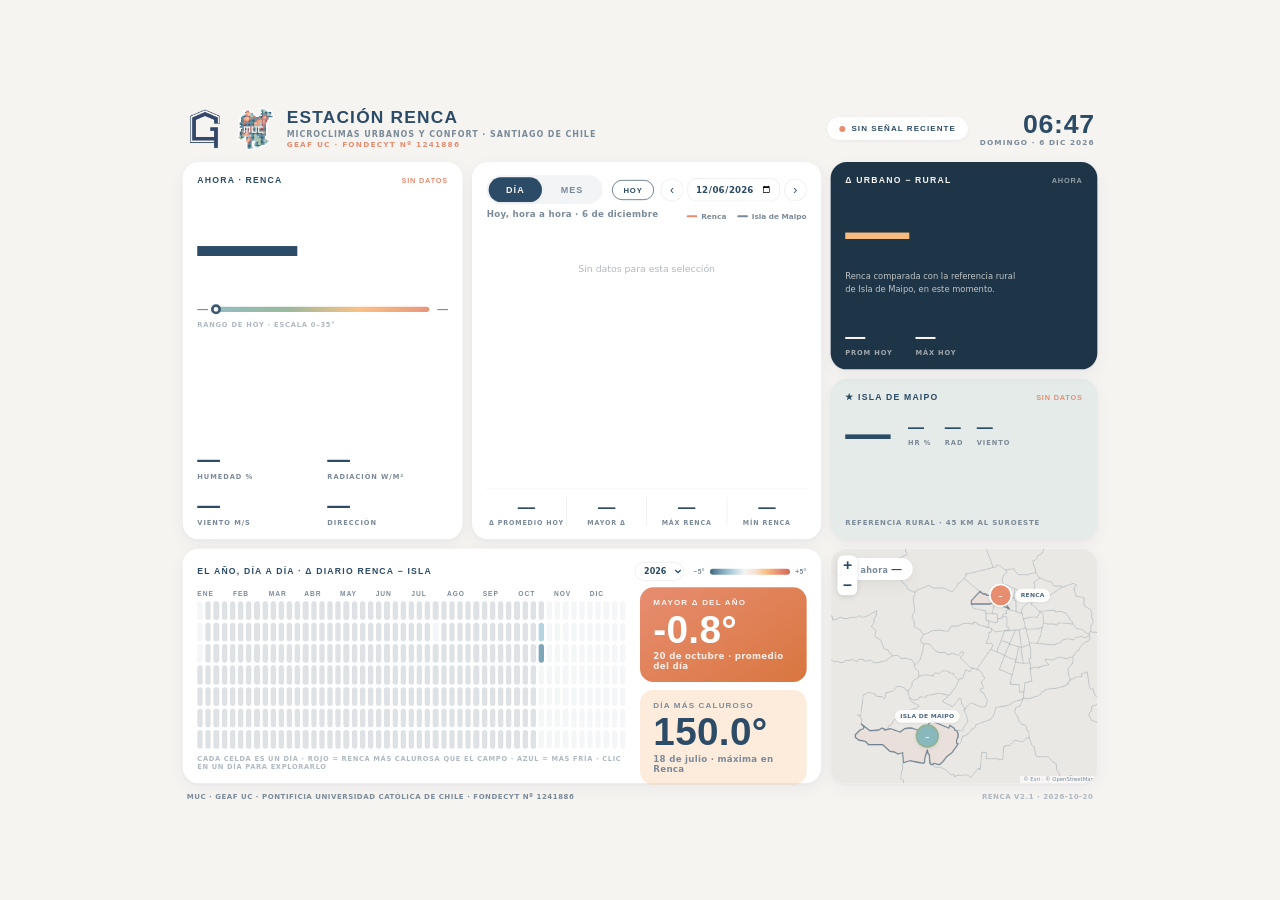
==== renca/index.html @ d1ab2aa9 "Add files via upload" ====
<!DOCTYPE html>
<html lang="es">
<head>
<meta charset="UTF-8">
<meta name="viewport" content="width=device-width, initial-scale=1">
<title>Estación Renca — MUC Microclimas Urbanos y Confort</title>
<meta name="description" content="Monitoreo en vivo e histórico de la estación meteorológica de Renca (Santiago de Chile) comparada con la referencia rural de Isla de Maipo. Proyecto MUC · GEAF UC · FONDECYT Nº 1241886.">
<meta property="og:title" content="Estación Renca · Microclimas Urbanos y Confort">
<meta property="og:description" content="Isla de calor urbana en Renca, en vivo y día a día: temperatura, humedad, radiación y viento comparados con la referencia rural de Isla de Maipo.">
<meta property="og:type" content="website">
<link rel="stylesheet" href="../libs/leaflet/leaflet.css">
<link rel="stylesheet" href="renca.css">
</head>
<body>

<div class="board-wrap">
  <div class="board" id="board">

    <!-- ======= HEADER ======= -->
    <header class="rb-header">
      <div class="brand">
        <div class="logo-geaf"></div>
        <div class="logo-muc"></div>
        <div class="brand-text">
          <h1>Estación Renca</h1>
          <p>Microclimas Urbanos y Confort · Santiago de Chile</p>
          <div class="fondecyt">GEAF UC · FONDECYT Nº 1241886</div>
        </div>
      </div>
      <div class="head-right">
        <div class="live-pill" id="livePill" data-status="ok">
          <span class="pulse"></span>
          <span id="livePillText">EN VIVO</span>
        </div>
        <div class="clock">
          <div class="time" id="clockTime">--:--</div>
          <div class="date" id="clockDate">—</div>
        </div>
      </div>
    </header>

    <!-- ======= GRID PRINCIPAL ======= -->
    <main class="rb-grid">

      <!-- A1 · Ahora -->
      <section class="card now-card">
        <div class="card-kicker"><span>Ahora · Renca</span><span class="status" id="rncStatus">—</span></div>
        <div class="now-temp"><span id="rncTemp">—</span><span class="trend" id="rncTrend"></span></div>
        <div class="now-range">
          <span class="nr-num" id="rncMin">—</span>
          <div class="nr-bar"><div class="nr-fill" id="rncRangeFill"></div><div class="nr-pin" id="rncRangePin"></div></div>
          <span class="nr-num" id="rncMax">—</span>
        </div>
        <div class="nr-caption">rango de hoy · escala 0–35°</div>
        <div class="now-metrics">
          <div class="nm"><span class="nm-v" id="rncHum">—</span><span class="nm-l">Humedad %</span></div>
          <div class="nm"><span class="nm-v" id="rncRad">—</span><span class="nm-l">Radiación W/m²</span></div>
          <div class="nm"><span class="nm-v" id="rncWind">—</span><span class="nm-l">Viento m/s</span></div>
          <div class="nm"><span class="nm-v" id="rncDir">—</span><span class="nm-l">Dirección</span></div>
        </div>
      </section>

      <!-- A2 · Panel de curvas con pestañas -->
      <section class="card chart-card">
        <div class="chart-head">
          <div class="tabs" role="tablist">
            <button class="tab active" data-tab="dia" role="tab">Día</button>
            <button class="tab" data-tab="mes" role="tab">Mes</button>
          </div>
          <div class="chart-controls">
            <div class="date-nav" id="ctlDia">
              <button class="btn-hoy" id="btnHoy">Hoy</button>
              <button class="date-arrow" id="diaPrev" aria-label="Día anterior">‹</button>
              <input type="date" id="diaInput" class="date-input">
              <button class="date-arrow" id="diaNext" aria-label="Día siguiente">›</button>
            </div>
            <select id="ctlMes" class="select" hidden></select>
          </div>
        </div>
        <div class="chart-title-row">
          <span class="ct-title" id="chartTitle">—</span>
          <span class="ct-legend">
            <span class="lg-item"><span class="lg-swatch renca"></span>Renca</span>
            <span class="lg-item"><span class="lg-swatch isla"></span>Isla de Maipo</span>
          </span>
        </div>
        <div class="chart-host" id="mainChart"></div>
        <div class="chart-stats" id="chartStats"></div>
      </section>

      <!-- A3 · Δ + referencia -->
      <div class="col-right">
        <section class="card delta-card">
          <div class="card-kicker dark"><span>Δ Urbano − Rural</span><span class="sub">ahora</span></div>
          <div class="delta-big" id="deltaNow">—</div>
          <p class="delta-sub">Renca comparada con la referencia rural de Isla de Maipo, en este momento.</p>
          <div class="delta-row">
            <div class="dr"><span class="dr-v" id="deltaAvgHoy">—</span><span class="dr-l">Prom hoy</span></div>
            <div class="dr"><span class="dr-v" id="deltaMaxHoy">—</span><span class="dr-l" id="deltaMaxHoyLbl">Máx hoy</span></div>
          </div>
        </section>
        <section class="card isla-card">
          <div class="card-kicker"><span>★ Isla de Maipo</span><span class="status" id="islStatus">—</span></div>
          <div class="isla-row">
            <div class="isla-temp" id="islTemp">—</div>
            <div class="isla-metrics">
              <div class="nm"><span class="nm-v" id="islHum">—</span><span class="nm-l">HR %</span></div>
              <div class="nm"><span class="nm-v" id="islRad">—</span><span class="nm-l">Rad</span></div>
              <div class="nm"><span class="nm-v" id="islWind">—</span><span class="nm-l">Viento</span></div>
            </div>
          </div>
          <p class="isla-note">Referencia rural · 45 km al suroeste</p>
        </section>
      </div>

      <!-- B1 · Calendario anual + récords -->
      <section class="card cal-card">
        <div class="card-kicker">
          <span>El año, día a día · Δ diario Renca − Isla</span>
          <span class="cal-head-right">
            <select id="anioSelect" class="select slim"></select>
            <span class="cal-legend"><span>−5°</span><span class="cal-legend-bar"></span><span>+5°</span></span>
          </span>
        </div>
        <div class="cal-body">
          <div class="cal-main">
            <div class="cal-months" id="calMonths"></div>
            <div class="cal-grid" id="calGrid"></div>
            <div class="cal-caption">Cada celda es un día · rojo = Renca más calurosa que el campo · azul = más fría · clic en un día para explorarlo</div>
          </div>
          <div class="cal-records">
            <div class="rec-card rec-delta">
              <div class="rec-kicker">Mayor Δ del año</div>
              <div class="rec-val" id="recDelta">—</div>
              <div class="rec-date" id="recDeltaDate">—</div>
            </div>
            <div class="rec-card rec-hot">
              <div class="rec-kicker">Día más caluroso</div>
              <div class="rec-val" id="recHot">—</div>
              <div class="rec-date" id="recHotDate">—</div>
            </div>
          </div>
        </div>
      </section>

      <!-- B3 · Mapa -->
      <section class="card map-card">
        <div id="miniMap" aria-label="Mapa de Renca e Isla de Maipo"></div>
        <div class="map-badge" id="mapBadge">Δ ahora <strong id="mapBadgeVal">—</strong></div>
      </section>

    </main>

    <!-- ======= FOOTER ======= -->
    <footer class="rb-footer">
      <span>MUC · GEAF UC · Pontificia Universidad Católica de Chile · FONDECYT Nº 1241886</span>
      <span class="version">Renca v2.1 · 2026-10-20</span>
    </footer>

  </div>
</div>

<script src="../libs/leaflet/leaflet.js"></script>
<script src="renca.js"></script>
</body>
</html>
---- libs/leaflet/leaflet.css ----
/* required styles */

.leaflet-pane,
.leaflet-tile,
.leaflet-marker-icon,
.leaflet-marker-shadow,
.leaflet-tile-container,
.leaflet-pane > svg,
.leaflet-pane > canvas,
.leaflet-zoom-box,
.leaflet-image-layer,
.leaflet-layer {
	position: absolute;
	left: 0;
	top: 0;
	}
.leaflet-container {
	overflow: hidden;
	}
.leaflet-tile,
.leaflet-marker-icon,
.leaflet-marker-shadow {
	-webkit-user-select: none;
	   -moz-user-select: none;
	        user-select: none;
	  -webkit-user-drag: none;
	}
/* Prevents IE11 from highlighting tiles in blue */
.leaflet-tile::selection {
	background: transparent;
}
/* Safari renders non-retina tile on retina better with this, but Chrome is worse */
.leaflet-safari .leaflet-tile {
	image-rendering: -webkit-optimize-contrast;
	}
/* hack that prevents hw layers "stretching" when loading new tiles */
.leaflet-safari .leaflet-tile-container {
	width: 1600px;
	height: 1600px;
	-webkit-transform-origin: 0 0;
	}
.leaflet-marker-icon,
.leaflet-marker-shadow {
	display: block;
	}
/* .leaflet-container svg: reset svg max-width decleration shipped in Joomla! (joomla.org) 3.x */
/* .leaflet-container img: map is broken in FF if you have max-width: 100% on tiles */
.leaflet-container .leaflet-overlay-pane svg {
	max-width: none !important;
	max-height: none !important;
	}
.leaflet-container .leaflet-marker-pane img,
.leaflet-container .leaflet-shadow-pane img,
.leaflet-container .leaflet-tile-pane img,
.leaflet-container img.leaflet-image-layer,
.leaflet-container .leaflet-tile {
	max-width: none !important;
	max-height: none !important;
	width: auto;
	padding: 0;
	}

.leaflet-container img.leaflet-tile {
	/* See: https://bugs.chromium.org/p/chromium/issues/detail?id=600120 */
	mix-blend-mode: plus-lighter;
}

.leaflet-container.leaflet-touch-zoom {
	-ms-touch-action: pan-x pan-y;
	touch-action: pan-x pan-y;
	}
.leaflet-container.leaflet-touch-drag {
	-ms-touch-action: pinch-zoom;
	/* Fallback for FF which doesn't support pinch-zoom */
	touch-action: none;
	touch-action: pinch-zoom;
}
.leaflet-container.leaflet-touch-drag.leaflet-touch-zoom {
	-ms-touch-action: none;
	touch-action: none;
}
.leaflet-container {
	-webkit-tap-highlight-color: transparent;
}
.leaflet-container a {
	-webkit-tap-highlight-color: rgba(51, 181, 229, 0.4);
}
.leaflet-tile {
	filter: inherit;
	visibility: hidden;
	}
.leaflet-tile-loaded {
	visibility: inherit;
	}
.leaflet-zoom-box {
	width: 0;
	height: 0;
	-moz-box-sizing: border-box;
	     box-sizing: border-box;
	z-index: 800;
	}
/* workaround for https://bugzilla.mozilla.org/show_bug.cgi?id=888319 */
.leaflet-overlay-pane svg {
	-moz-user-select: none;
	}

.leaflet-pane         { z-index: 400; }

.leaflet-tile-pane    { z-index: 200; }
.leaflet-overlay-pane { z-index: 400; }
.leaflet-shadow-pane  { z-index: 500; }
.leaflet-marker-pane  { z-index: 600; }
.leaflet-tooltip-pane   { z-index: 650; }
.leaflet-popup-pane   { z-index: 700; }

.leaflet-map-pane canvas { z-index: 100; }
.leaflet-map-pane svg    { z-index: 200; }

.leaflet-vml-shape {
	width: 1px;
	height: 1px;
	}
.lvml {
	behavior: url(#default#VML);
	display: inline-block;
	position: absolute;
	}


/* control positioning */

.leaflet-control {
	position: relative;
	z-index: 800;
	pointer-events: visiblePainted; /* IE 9-10 doesn't have auto */
	pointer-events: auto;
	}
.leaflet-top,
.leaflet-bottom {
	position: absolute;
	z-index: 1000;
	pointer-events: none;
	}
.leaflet-top {
	top: 0;
	}
.leaflet-right {
	right: 0;
	}
.leaflet-bottom {
	bottom: 0;
	}
.leaflet-left {
	left: 0;
	}
.leaflet-control {
	float: left;
	clear: both;
	}
.leaflet-right .leaflet-control {
	float: right;
	}
.leaflet-top .leaflet-control {
	margin-top: 10px;
	}
.leaflet-bottom .leaflet-control {
	margin-bottom: 10px;
	}
.leaflet-left .leaflet-control {
	margin-left: 10px;
	}
.leaflet-right .leaflet-control {
	margin-right: 10px;
	}


/* zoom and fade animations */

.leaflet-fade-anim .leaflet-popup {
	opacity: 0;
	-webkit-transition: opacity 0.2s linear;
	   -moz-transition: opacity 0.2s linear;
	        transition: opacity 0.2s linear;
	}
.leaflet-fade-anim .leaflet-map-pane .leaflet-popup {
	opacity: 1;
	}
.leaflet-zoom-animated {
	-webkit-transform-origin: 0 0;
	    -ms-transform-origin: 0 0;
	        transform-origin: 0 0;
	}
svg.leaflet-zoom-animated {
	will-change: transform;
}

.leaflet-zoom-anim .leaflet-zoom-animated {
	-webkit-transition: -webkit-transform 0.25s cubic-bezier(0,0,0.25,1);
	   -moz-transition:    -moz-transform 0.25s cubic-bezier(0,0,0.25,1);
	        transition:         transform 0.25s cubic-bezier(0,0,0.25,1);
	}
.leaflet-zoom-anim .leaflet-tile,
.leaflet-pan-anim .leaflet-tile {
	-webkit-transition: none;
	   -moz-transition: none;
	        transition: none;
	}

.leaflet-zoom-anim .leaflet-zoom-hide {
	visibility: hidden;
	}


/* cursors */

.leaflet-interactive {
	cursor: pointer;
	}
.leaflet-grab {
	cursor: -webkit-grab;
	cursor:    -moz-grab;
	cursor:         grab;
	}
.leaflet-crosshair,
.leaflet-crosshair .leaflet-interactive {
	cursor: crosshair;
	}
.leaflet-popup-pane,
.leaflet-control {
	cursor: auto;
	}
.leaflet-dragging .leaflet-grab,
.leaflet-dragging .leaflet-grab .leaflet-interactive,
.leaflet-dragging .leaflet-marker-draggable {
	cursor: move;
	cursor: -webkit-grabbing;
	cursor:    -moz-grabbing;
	cursor:         grabbing;
	}

/* marker & overlays interactivity */
.leaflet-marker-icon,
.leaflet-marker-shadow,
.leaflet-image-layer,
.leaflet-pane > svg path,
.leaflet-tile-container {
	pointer-events: none;
	}

.leaflet-marker-icon.leaflet-interactive,
.leaflet-image-layer.leaflet-interactive,
.leaflet-pane > svg path.leaflet-interactive,
svg.leaflet-image-layer.leaflet-interactive path {
	pointer-events: visiblePainted; /* IE 9-10 doesn't have auto */
	pointer-events: auto;
	}

/* visual tweaks */

.leaflet-container {
	background: #ddd;
	outline-offset: 1px;
	}
.leaflet-container a {
	color: #0078A8;
	}
.leaflet-zoom-box {
	border: 2px dotted #38f;
	background: rgba(255,255,255,0.5);
	}


/* general typography */
.leaflet-container {
	font-family: "Helvetica Neue", Arial, Helvetica, sans-serif;
	font-size: 12px;
	font-size: 0.75rem;
	line-height: 1.5;
	}


/* general toolbar styles */

.leaflet-bar {
	box-shadow: 0 1px 5px rgba(0,0,0,0.65);
	border-radius: 4px;
	}
.leaflet-bar a {
	background-color: #fff;
	border-bottom: 1px solid #ccc;
	width: 26px;
	height: 26px;
	line-height: 26px;
	display: block;
	text-align: center;
	text-decoration: none;
	color: black;
	}
.leaflet-bar a,
.leaflet-control-layers-toggle {
	background-position: 50% 50%;
	background-repeat: no-repeat;
	display: block;
	}
.leaflet-bar a:hover,
.leaflet-bar a:focus {
	background-color: #f4f4f4;
	}
.leaflet-bar a:first-child {
	border-top-left-radius: 4px;
	border-top-right-radius: 4px;
	}
.leaflet-bar a:last-child {
	border-bottom-left-radius: 4px;
	border-bottom-right-radius: 4px;
	border-bottom: none;
	}
.leaflet-bar a.leaflet-disabled {
	cursor: default;
	background-color: #f4f4f4;
	color: #bbb;
	}

.leaflet-touch .leaflet-bar a {
	width: 30px;
	height: 30px;
	line-height: 30px;
	}
.leaflet-touch .leaflet-bar a:first-child {
	border-top-left-radius: 2px;
	border-top-right-radius: 2px;
	}
.leaflet-touch .leaflet-bar a:last-child {
	border-bottom-left-radius: 2px;
	border-bottom-right-radius: 2px;
	}

/* zoom control */

.leaflet-control-zoom-in,
.leaflet-control-zoom-out {
	font: bold 18px 'Lucida Console', Monaco, monospace;
	text-indent: 1px;
	}

.leaflet-touch .leaflet-control-zoom-in, .leaflet-touch .leaflet-control-zoom-out  {
	font-size: 22px;
	}


/* layers control */

.leaflet-control-layers {
	box-shadow: 0 1px 5px rgba(0,0,0,0.4);
	background: #fff;
	border-radius: 5px;
	}
.leaflet-control-layers-toggle {
	background-image: url(images/layers.png);
	width: 36px;
	height: 36px;
	}
.leaflet-retina .leaflet-control-layers-toggle {
	background-image: url(images/layers-2x.png);
	background-size: 26px 26px;
	}
.leaflet-touch .leaflet-control-layers-toggle {
	width: 44px;
	height: 44px;
	}
.leaflet-control-layers .leaflet-control-layers-list,
.leaflet-control-layers-expanded .leaflet-control-layers-toggle {
	display: none;
	}
.leaflet-control-layers-expanded .leaflet-control-layers-list {
	display: block;
	position: relative;
	}
.leaflet-control-layers-expanded {
	padding: 6px 10px 6px 6px;
	color: #333;
	background: #fff;
	}
.leaflet-control-layers-scrollbar {
	overflow-y: scroll;
	overflow-x: hidden;
	padding-right: 5px;
	}
.leaflet-control-layers-selector {
	margin-top: 2px;
	position: relative;
	top: 1px;
	}
.leaflet-control-layers label {
	display: block;
	font-size: 13px;
	font-size: 1.08333em;
	}
.leaflet-control-layers-separator {
	height: 0;
	border-top: 1px solid #ddd;
	margin: 5px -10px 5px -6px;
	}

/* Default icon URLs */
.leaflet-default-icon-path { /* used only in path-guessing heuristic, see L.Icon.Default */
	background-image: url(images/marker-icon.png);
	}


/* attribution and scale controls */

.leaflet-container .leaflet-control-attribution {
	background: #fff;
	background: rgba(255, 255, 255, 0.8);
	margin: 0;
	}
.leaflet-control-attribution,
.leaflet-control-scale-line {
	padding: 0 5px;
	color: #333;
	line-height: 1.4;
	}
.leaflet-control-attribution a {
	text-decoration: none;
	}
.leaflet-control-attribution a:hover,
.leaflet-control-attribution a:focus {
	text-decoration: underline;
	}
.leaflet-attribution-flag {
	display: inline !important;
	vertical-align: baseline !important;
	width: 1em;
	height: 0.6669em;
	}
.leaflet-left .leaflet-control-scale {
	margin-left: 5px;
	}
.leaflet-bottom .leaflet-control-scale {
	margin-bottom: 5px;
	}
.leaflet-control-scale-line {
	border: 2px solid #777;
	border-top: none;
	line-height: 1.1;
	padding: 2px 5px 1px;
	white-space: nowrap;
	-moz-box-sizing: border-box;
	     box-sizing: border-box;
	background: rgba(255, 255, 255, 0.8);
	text-shadow: 1px 1px #fff;
	}
.leaflet-control-scale-line:not(:first-child) {
	border-top: 2px solid #777;
	border-bottom: none;
	margin-top: -2px;
	}
.leaflet-control-scale-line:not(:first-child):not(:last-child) {
	border-bottom: 2px solid #777;
	}

.leaflet-touch .leaflet-control-attribution,
.leaflet-touch .leaflet-control-layers,
.leaflet-touch .leaflet-bar {
	box-shadow: none;
	}
.leaflet-touch .leaflet-control-layers,
.leaflet-touch .leaflet-bar {
	border: 2px solid rgba(0,0,0,0.2);
	background-clip: padding-box;
	}


/* popup */

.leaflet-popup {
	position: absolute;
	text-align: center;
	margin-bottom: 20px;
	}
.leaflet-popup-content-wrapper {
	padding: 1px;
	text-align: left;
	border-radius: 12px;
	}
.leaflet-popup-content {
	margin: 13px 24px 13px 20px;
	line-height: 1.3;
	font-size: 13px;
	font-size: 1.08333em;
	min-height: 1px;
	}
.leaflet-popup-content p {
	margin: 17px 0;
	margin: 1.3em 0;
	}
.leaflet-popup-tip-container {
	width: 40px;
	height: 20px;
	position: absolute;
	left: 50%;
	margin-top: -1px;
	margin-left: -20px;
	overflow: hidden;
	pointer-events: none;
	}
.leaflet-popup-tip {
	width: 17px;
	height: 17px;
	padding: 1px;

	margin: -10px auto 0;
	pointer-events: auto;

	-webkit-transform: rotate(45deg);
	   -moz-transform: rotate(45deg);
	    -ms-transform: rotate(45deg);
	        transform: rotate(45deg);
	}
.leaflet-popup-content-wrapper,
.leaflet-popup-tip {
	background: white;
	color: #333;
	box-shadow: 0 3px 14px rgba(0,0,0,0.4);
	}
.leaflet-container a.leaflet-popup-close-button {
	position: absolute;
	top: 0;
	right: 0;
	border: none;
	text-align: center;
	width: 24px;
	height: 24px;
	font: 16px/24px Tahoma, Verdana, sans-serif;
	color: #757575;
	text-decoration: none;
	background: transparent;
	}
.leaflet-container a.leaflet-popup-close-button:hover,
.leaflet-container a.leaflet-popup-close-button:focus {
	color: #585858;
	}
.leaflet-popup-scrolled {
	overflow: auto;
	}

.leaflet-oldie .leaflet-popup-content-wrapper {
	-ms-zoom: 1;
	}
.leaflet-oldie .leaflet-popup-tip {
	width: 24px;
	margin: 0 auto;

	-ms-filter: "progid:DXImageTransform.Microsoft.Matrix(M11=0.70710678, M12=0.70710678, M21=-0.70710678, M22=0.70710678)";
	filter: progid:DXImageTransform.Microsoft.Matrix(M11=0.70710678, M12=0.70710678, M21=-0.70710678, M22=0.70710678);
	}

.leaflet-oldie .leaflet-control-zoom,
.leaflet-oldie .leaflet-control-layers,
.leaflet-oldie .leaflet-popup-content-wrapper,
.leaflet-oldie .leaflet-popup-tip {
	border: 1px solid #999;
	}


/* div icon */

.leaflet-div-icon {
	background: #fff;
	border: 1px solid #666;
	}


/* Tooltip */
/* Base styles for the element that has a tooltip */
.leaflet-tooltip {
	position: absolute;
	padding: 6px;
	background-color: #fff;
	border: 1px solid #fff;
	border-radius: 3px;
	color: #222;
	white-space: nowrap;
	-webkit-user-select: none;
	-moz-user-select: none;
	-ms-user-select: none;
	user-select: none;
	pointer-events: none;
	box-shadow: 0 1px 3px rgba(0,0,0,0.4);
	}
.leaflet-tooltip.leaflet-interactive {
	cursor: pointer;
	pointer-events: auto;
	}
.leaflet-tooltip-top:before,
.leaflet-tooltip-bottom:before,
.leaflet-tooltip-left:before,
.leaflet-tooltip-right:before {
	position: absolute;
	pointer-events: none;
	border: 6px solid transparent;
	background: transparent;
	content: "";
	}

/* Directions */

.leaflet-tooltip-bottom {
	margin-top: 6px;
}
.leaflet-tooltip-top {
	margin-top: -6px;
}
.leaflet-tooltip-bottom:before,
.leaflet-tooltip-top:before {
	left: 50%;
	margin-left: -6px;
	}
.leaflet-tooltip-top:before {
	bottom: 0;
	margin-bottom: -12px;
	border-top-color: #fff;
	}
.leaflet-tooltip-bottom:before {
	top: 0;
	margin-top: -12px;
	margin-left: -6px;
	border-bottom-color: #fff;
	}
.leaflet-tooltip-left {
	margin-left: -6px;
}
.leaflet-tooltip-right {
	margin-left: 6px;
}
.leaflet-tooltip-left:before,
.leaflet-tooltip-right:before {
	top: 50%;
	margin-top: -6px;
	}
.leaflet-tooltip-left:before {
	right: 0;
	margin-right: -12px;
	border-left-color: #fff;
	}
.leaflet-tooltip-right:before {
	left: 0;
	margin-left: -12px;
	border-right-color: #fff;
	}

/* Printing */

@media print {
	/* Prevent printers from removing background-images of controls. */
	.leaflet-control {
		-webkit-print-color-adjust: exact;
		print-color-adjust: exact;
		}
	}
---- renca/renca.css ----
/* ============================================================
   MUC — Estación Renca · dashboard de una pantalla (v2)
   Layout fijo 1920×1080 escalado (≥1200px); reflow con scroll
   solo bajo 1200px. Paleta y tipografías aprobadas del proyecto.
   ============================================================ */

:root {
  --navy: #2C4B66;
  --navy-deep: #1E3548;
  --teal: #89B8BC;
  --teal-pale: #C5DDE0;
  --sage: #92B294;
  --peach: #F8BC7E;
  --coral: #E78D70;
  --offwhite: #F6F4F1;
  --card: #FFFFFF;
  --text-mute: #7B8A99;
  --text-light: #B0B9C2;
  --line: rgba(44,75,102,0.10);
  --shadow-sm: 0 1px 2px rgba(44,75,102,0.04), 0 2px 8px rgba(44,75,102,0.04);
  --shadow-md: 0 2px 4px rgba(44,75,102,0.04), 0 8px 24px rgba(44,75,102,0.06);
  --radius-sm: 14px;
  --radius-md: 20px;
  --radius-lg: 24px;
  --radius-pill: 999px;
  --font-head: 'Helvetica Neue', 'Arial Narrow', Helvetica, sans-serif;
  --font-body: 'Century Gothic', 'Futura', 'Avenir', system-ui, sans-serif;
}

* { box-sizing: border-box; margin: 0; padding: 0; }
[hidden] { display: none !important; }

html, body {
  background: var(--offwhite);
  font-family: var(--font-body);
  color: var(--navy);
  -webkit-font-smoothing: antialiased;
  width: 100%; height: 100%;
  overflow: hidden;
}
.board-wrap {
  width: 100vw; height: 100vh;
  display: flex; align-items: center; justify-content: center;
  overflow: hidden;
}
.board {
  width: 1920px; height: 1080px;
  transform-origin: center center;
  background: var(--offwhite);
  padding: 22px 26px 14px;
  display: grid;
  grid-template-rows: auto 1fr auto;
  gap: 14px;
}

/* ---------- Header ---------- */
.rb-header { display: flex; align-items: center; justify-content: space-between; padding: 0 4px; }
.brand { display: flex; align-items: center; gap: 16px; }
.logo-geaf {
  width: 58px; height: 58px;
  background: url('../Logos e imagenes/GEAF%20LOGO%20copy.png') center / contain no-repeat;
  filter: brightness(0) saturate(100%) invert(24%) sepia(28%) saturate(900%) hue-rotate(178deg) brightness(95%) contrast(89%);
  flex-shrink: 0;
}
.logo-muc {
  width: 62px; height: 72px;
  background: url('../Logos e imagenes/Logo_MUC.svg') center / contain no-repeat;
  flex-shrink: 0;
}
.brand-text h1 {
  font-family: var(--font-head);
  font-weight: 700; font-size: 26px;
  letter-spacing: 1.8px; text-transform: uppercase; line-height: 1.05;
}
.brand-text p {
  font-size: 12px; color: var(--text-mute); letter-spacing: 1.4px;
  text-transform: uppercase; margin-top: 4px; font-weight: 600;
}
.brand-text .fondecyt {
  font-size: 11px; color: var(--coral); letter-spacing: 1.8px;
  text-transform: uppercase; margin-top: 3px; font-weight: 700;
}
.head-right { display: flex; align-items: center; gap: 18px; }
.live-pill {
  display: flex; align-items: center; gap: 9px;
  background: var(--card);
  border-radius: var(--radius-pill);
  padding: 10px 18px;
  box-shadow: var(--shadow-sm);
  font-family: var(--font-head);
  font-size: 12px; font-weight: 700; letter-spacing: 1.6px; text-transform: uppercase;
}
.live-pill .pulse {
  width: 9px; height: 9px; border-radius: 50%;
  background: var(--sage);
  animation: pulse 2.4s ease-out infinite;
}
.live-pill[data-status="warn"] .pulse { background: var(--coral); animation: none; }
@keyframes pulse {
  0% { box-shadow: 0 0 0 0 rgba(146,178,148,0.5); }
  70% { box-shadow: 0 0 0 8px rgba(146,178,148,0); }
  100% { box-shadow: 0 0 0 0 rgba(146,178,148,0); }
}
.clock { text-align: right; }
.clock .time {
  font-family: var(--font-head);
  font-size: 40px; font-weight: 700; letter-spacing: 1px; line-height: 1;
  font-variant-numeric: tabular-nums;
}
.clock .date {
  font-size: 11px; color: var(--text-mute); letter-spacing: 1.6px;
  text-transform: uppercase; font-weight: 700; margin-top: 3px;
}

/* ---------- Grid ---------- */
.rb-grid {
  display: grid;
  grid-template-columns: 420px 1fr 400px;
  grid-template-rows: 1fr 352px;
  gap: 14px;
  min-height: 0;
}
.card {
  background: var(--card);
  border-radius: var(--radius-lg);
  box-shadow: var(--shadow-md);
  padding: 20px 22px;
  min-height: 0;
  display: flex; flex-direction: column;
}
.card-kicker {
  display: flex; align-items: baseline; justify-content: space-between; gap: 10px;
  font-family: var(--font-head);
  font-size: 13px; font-weight: 700; letter-spacing: 1.8px; text-transform: uppercase;
  margin-bottom: 10px;
}
.card-kicker .status { font-size: 11px; letter-spacing: 1.2px; color: var(--sage); }
.card-kicker .status.stale { color: var(--coral); }

/* ---------- A1 · Ahora ---------- */
.now-card { grid-column: 1; grid-row: 1; }
.now-temp {
  font-family: var(--font-head);
  font-size: 150px; font-weight: 700; line-height: 0.95;
  letter-spacing: 2px; font-variant-numeric: tabular-nums;
  display: flex; align-items: baseline; gap: 14px;
  margin: 6px 0 18px;
}
.now-temp .trend { font-size: 22px; font-weight: 700; color: var(--text-mute); letter-spacing: 0; }
.now-temp .trend.up { color: var(--coral); }
.now-temp .trend.down { color: var(--teal); }
.now-range {
  display: flex; align-items: center; gap: 12px;
  font-variant-numeric: tabular-nums;
}
.nr-num { font-family: var(--font-head); font-size: 16px; font-weight: 700; color: var(--text-mute); }
.nr-bar {
  position: relative; flex: 1; height: 8px; border-radius: 4px;
  background: linear-gradient(90deg, #89B8BC, #92B294, #F8BC7E, #E78D70);
  opacity: 0.92;
}
.nr-fill { position: absolute; top: -3px; bottom: -3px; border-radius: 7px; border: 2.5px solid rgba(44,75,102,0.4); }
.nr-pin {
  position: absolute; top: 50%; width: 15px; height: 15px; border-radius: 50%;
  background: #fff; border: 4px solid var(--navy);
  transform: translate(-50%, -50%);
}
.nr-caption {
  font-size: 10px; color: var(--text-light); letter-spacing: 1.2px; text-transform: uppercase;
  font-weight: 700; margin-top: 8px;
}
.now-metrics {
  margin-top: auto;
  display: grid; grid-template-columns: 1fr 1fr; gap: 18px 14px;
  padding-top: 18px;
}
.nm { display: flex; flex-direction: column; }
.nm-v {
  font-family: var(--font-head);
  font-size: 34px; font-weight: 700; font-variant-numeric: tabular-nums; line-height: 1.1;
}
.nm-l {
  font-size: 10px; font-weight: 700; letter-spacing: 1.4px; text-transform: uppercase;
  color: var(--text-mute); margin-top: 2px;
}

/* ---------- A2 · Panel de curvas ---------- */
.chart-card { grid-column: 2; grid-row: 1; }
.chart-head { display: flex; align-items: center; justify-content: space-between; gap: 14px; margin-bottom: 8px; }
.tabs {
  display: flex; gap: 2px;
  background: rgba(44,75,102,0.06);
  border-radius: var(--radius-pill);
  padding: 3px;
}
.tab {
  font-family: var(--font-head);
  font-size: 13.5px; font-weight: 700; letter-spacing: 1.6px; text-transform: uppercase;
  color: var(--text-mute);
  background: none; border: none; cursor: pointer;
  padding: 11px 26px; border-radius: var(--radius-pill);
  transition: color 0.15s ease, background 0.15s ease;
}
.tab:hover { color: var(--navy); }
.tab.active { background: var(--navy); color: var(--offwhite); box-shadow: var(--shadow-sm); }
.btn-hoy {
  font-family: var(--font-head);
  font-size: 11.5px; font-weight: 700; letter-spacing: 1.3px; text-transform: uppercase;
  color: var(--navy);
  background: var(--card);
  border: 1.5px solid var(--navy);
  border-radius: var(--radius-pill);
  padding: 8px 16px; cursor: pointer;
  margin-right: 4px;
  transition: background 0.15s ease, color 0.15s ease;
}
.btn-hoy:hover { background: var(--navy); color: var(--offwhite); }
.chart-controls { display: flex; align-items: center; gap: 8px; }
.date-nav { display: flex; align-items: center; gap: 6px; }
.date-arrow {
  width: 34px; height: 34px;
  border: 1px solid var(--line); border-radius: var(--radius-pill);
  background: var(--card); color: var(--navy);
  font-size: 18px; line-height: 1; cursor: pointer;
  transition: border-color 0.15s ease;
}
.date-arrow:hover { border-color: var(--teal); }
.select, .date-input {
  font-family: var(--font-body);
  font-size: 13px; font-weight: 600; color: var(--navy);
  background: var(--card);
  border: 1px solid var(--line);
  border-radius: var(--radius-sm);
  padding: 8px 11px;
}
.select { cursor: pointer; }
.select.slim { padding: 5px 9px; font-size: 12px; }
.select:focus, .date-input:focus { outline: 2px solid var(--teal); outline-offset: 1px; }
.chart-title-row {
  display: flex; align-items: baseline; justify-content: space-between; gap: 12px;
  margin-bottom: 4px;
}
.ct-title { font-size: 13px; font-weight: 700; color: var(--text-mute); letter-spacing: 0.4px; }
.ct-legend { display: flex; gap: 16px; font-size: 11px; font-weight: 700; color: var(--text-mute); }
.lg-item { display: inline-flex; align-items: center; gap: 6px; }
.lg-swatch { width: 16px; height: 3.5px; border-radius: 2px; display: inline-block; }
.lg-swatch.renca { background: var(--coral); }
.lg-swatch.isla { background: #7B8A99; }
.chart-host { position: relative; flex: 1; min-height: 0; }
.chart-host svg { display: block; width: 100%; height: 100%; }
.chart-stats {
  display: flex;
  padding-top: 12px; border-top: 1px solid var(--line); margin-top: 8px;
}
.cs { display: flex; flex-direction: column; flex: 1; align-items: center; text-align: center; }
.cs + .cs { border-left: 1px solid var(--line); }
.cs-v { font-family: var(--font-head); font-size: 26px; font-weight: 700; font-variant-numeric: tabular-nums; }
.cs-v.pos { color: var(--coral); }
.cs-v.neg { color: var(--teal); }
.cs-l { font-size: 9.5px; font-weight: 700; letter-spacing: 1.3px; text-transform: uppercase; color: var(--text-mute); margin-top: 1px; }

.chart-tip {
  position: absolute; pointer-events: none;
  background: var(--navy-deep); color: #fff;
  border-radius: 10px; padding: 8px 11px;
  font-size: 11.5px; line-height: 1.55;
  box-shadow: var(--shadow-md);
  white-space: nowrap; z-index: 5;
  transform: translate(-50%, calc(-100% - 10px));
}
.chart-tip .tt-hour { font-family: var(--font-head); font-weight: 700; letter-spacing: 1px; display: block; margin-bottom: 2px; }
.chart-tip .tt-row { display: flex; align-items: center; gap: 6px; }
.chart-tip .tt-dot { width: 7px; height: 7px; border-radius: 50%; flex-shrink: 0; }
.chart-tip .tt-val { font-weight: 700; font-variant-numeric: tabular-nums; margin-left: auto; padding-left: 10px; }

/* ---------- A3 · Δ + Isla ---------- */
.col-right { grid-column: 3; grid-row: 1; display: flex; flex-direction: column; gap: 14px; min-height: 0; }
.delta-card {
  flex: 1.35;
  background: var(--navy-deep);
  color: var(--offwhite);
}
.card-kicker.dark { color: var(--offwhite); }
.card-kicker.dark .sub { font-size: 11px; color: rgba(246,244,241,0.55); letter-spacing: 1.2px; }
.delta-big {
  font-family: var(--font-head);
  font-size: 96px; font-weight: 700; line-height: 1; letter-spacing: 1px;
  font-variant-numeric: tabular-nums;
  color: var(--peach);
  margin: 10px 0 12px;
}
.delta-big.neg { color: var(--teal); }
.delta-sub { font-size: 12.5px; color: rgba(246,244,241,0.75); max-width: 34ch; line-height: 1.5; }
.delta-row { display: flex; gap: 34px; margin-top: auto; padding-top: 16px; }
.dr { display: flex; flex-direction: column; }
.dr-v { font-family: var(--font-head); font-size: 30px; font-weight: 700; font-variant-numeric: tabular-nums; }
.dr-l { font-size: 10px; font-weight: 700; letter-spacing: 1.3px; text-transform: uppercase; color: rgba(246,244,241,0.6); margin-top: 2px; }

.isla-card { flex: 1; background: rgba(137,184,188,0.16); }
.isla-row { display: flex; align-items: center; gap: 26px; margin-top: 2px; }
.isla-temp {
  font-family: var(--font-head);
  font-size: 68px; font-weight: 700; line-height: 1;
  font-variant-numeric: tabular-nums;
}
.isla-metrics { display: flex; gap: 20px; }
.isla-metrics .nm-v { font-size: 24px; }
.isla-note {
  margin-top: auto; padding-top: 10px;
  font-size: 10.5px; color: var(--text-mute); letter-spacing: 1.2px;
  text-transform: uppercase; font-weight: 700;
}

/* ---------- B1 · Calendario anual + récords ---------- */
.cal-card { grid-column: 1 / 3; grid-row: 2; }
.cal-body { display: flex; gap: 22px; flex: 1; min-height: 0; }
.cal-main { flex: 1; display: flex; flex-direction: column; min-width: 0; min-height: 0; }
.cal-records { width: 250px; display: flex; flex-direction: column; gap: 12px; flex-shrink: 0; }
.cal-head-right { display: flex; align-items: center; gap: 14px; }
.cal-legend {
  display: flex; align-items: center; gap: 8px;
  font-size: 10px; font-weight: 700; color: var(--text-mute); letter-spacing: 0.5px;
}
.cal-legend-bar {
  width: 120px; height: 9px; border-radius: 5px; display: inline-block;
  background: linear-gradient(90deg, #3E647A, #7DA6BB, #B4D4E0, #F4F4F4, #F8E0CE, #F8BC7E, #E78D70, #D26852);
}
.cal-months {
  display: grid; grid-template-columns: repeat(12, 1fr);
  margin: 4px 0 6px;
  font-family: var(--font-head);
  font-size: 10px; font-weight: 700; letter-spacing: 1.4px;
  color: var(--text-mute); text-transform: uppercase;
}
.cal-grid {
  flex: 1;
  display: grid;
  grid-auto-flow: column;
  grid-template-rows: repeat(7, 1fr);
  grid-auto-columns: 1fr;
  gap: 4px;
  min-height: 0;
}
.cal-cell {
  border-radius: 4px;
  background: rgba(44,75,102,0.05);
  min-width: 0; min-height: 0;
}
.cal-cell.hasdata { cursor: pointer; transition: transform 0.1s ease; }
.cal-cell.hasdata:hover { transform: scale(1.35); outline: 2px solid var(--navy); z-index: 2; }
.cal-caption {
  padding-top: 10px;
  font-size: 10px; color: var(--text-light); letter-spacing: 1px;
  text-transform: uppercase; font-weight: 700;
}
.cal-tip {
  position: fixed; pointer-events: none;
  background: var(--navy-deep); color: #fff;
  border-radius: 10px; padding: 7px 11px;
  font-size: 11.5px; line-height: 1.5;
  box-shadow: var(--shadow-md);
  white-space: nowrap; z-index: 50;
  transform: translate(-50%, calc(-100% - 12px));
}
.cal-tip strong { font-family: var(--font-head); letter-spacing: 0.5px; }

/* ---------- Récords (rail dentro del calendario, estilo editorial) ---------- */
.rec-card {
  flex: 1;
  display: flex; flex-direction: column; justify-content: center; gap: 4px;
  border-radius: var(--radius-md);
  padding: 16px 20px;
}
.rec-card.rec-delta { background: linear-gradient(145deg, #E78D70, #D9763F); color: #fff; }
.rec-card.rec-hot { background: rgba(248,188,126,0.28); }
.rec-kicker {
  font-family: var(--font-head);
  font-size: 12px; font-weight: 700; letter-spacing: 1.8px; text-transform: uppercase;
}
.rec-delta .rec-kicker { color: rgba(255,255,255,0.9); }
.rec-hot .rec-kicker { color: var(--text-mute); }
.rec-val {
  font-family: var(--font-head);
  font-size: 58px; font-weight: 700; line-height: 1; letter-spacing: 0.5px;
  font-variant-numeric: tabular-nums;
}
.rec-date { font-size: 13px; font-weight: 700; letter-spacing: 0.4px; }
.rec-delta .rec-date { color: rgba(255,255,255,0.85); }
.rec-hot .rec-date { color: var(--text-mute); }

/* ---------- B3 · Mapa ---------- */
.map-card { grid-column: 3; grid-row: 2; position: relative; padding: 0; overflow: hidden; }
#miniMap { position: absolute; inset: 0; background: #EAE8E4; font-family: var(--font-body); }
.map-badge {
  position: absolute; top: 14px; left: 14px; z-index: 500;
  background: var(--card);
  border-radius: var(--radius-pill);
  padding: 8px 16px;
  box-shadow: var(--shadow-md);
  font-size: 12px; font-weight: 700; letter-spacing: 0.6px;
  color: var(--text-mute);
}
.map-badge strong { font-family: var(--font-head); color: var(--navy); font-size: 15px; }
.lf-station { pointer-events: auto; }
.lf-station .pin {
  width: 30px; height: 30px; border-radius: 50%;
  color: white; font-weight: 700; font-size: 11px;
  font-family: var(--font-head);
  display: grid; place-items: center;
  box-shadow: 0 0 0 2.5px white, 0 2px 6px rgba(44,75,102,0.25);
}
.lf-station.rural .pin { box-shadow: 0 0 0 2.5px var(--sage), 0 2px 6px rgba(44,75,102,0.25); }
.lf-station .label {
  position: absolute; top: 50%; left: calc(100% + 7px); transform: translateY(-50%);
  font-size: 9px; font-weight: 700; letter-spacing: 0.4px;
  color: rgba(44,75,102,0.85); background: rgba(255,255,255,0.88);
  padding: 3px 8px; border-radius: var(--radius-pill);
  box-shadow: 0 1px 3px rgba(44,75,102,0.12);
  white-space: nowrap; pointer-events: none;
}
.lf-station.label-above .label { top: auto; left: 50%; bottom: calc(100% + 5px); transform: translateX(-50%); }
#miniMap .leaflet-control-attribution { font-size: 8px; background: rgba(255,255,255,0.65); color: var(--text-mute); }
#miniMap .leaflet-bar { border: none; box-shadow: 0 2px 8px rgba(44,75,102,0.18); border-radius: 10px; overflow: hidden; }
#miniMap .leaflet-bar a { color: var(--navy); }

/* ---------- Footer ---------- */
.rb-footer {
  display: flex; align-items: center; justify-content: space-between; gap: 14px;
  font-size: 10.5px; color: var(--text-mute); letter-spacing: 0.8px;
  text-transform: uppercase; font-weight: 600;
  padding: 0 6px;
}
.rb-footer .version { color: var(--text-light); }

/* ---------- Reflow < 1200px (celular / tablet vertical) ---------- */
@media (max-width: 1199px) {
  html, body { overflow: auto; height: auto; }
  .board-wrap { width: auto; height: auto; display: block; }
  .board {
    width: auto; height: auto; transform: none !important;
    padding: 16px; display: block;
  }
  .rb-header { flex-wrap: wrap; gap: 12px; margin-bottom: 14px; }
  .clock .time { font-size: 28px; }
  .rb-grid { display: flex; flex-direction: column; gap: 12px; }
  .card { min-height: unset; }
  .now-temp { font-size: 92px; }
  .now-metrics { padding-top: 14px; }
  .chart-host { min-height: 230px; }
  .delta-big { font-size: 64px; }
  .col-right, .col-records { display: flex; flex-direction: column; gap: 12px; }
  .cal-grid { min-height: 90px; }
  .cal-months { min-width: 640px; }
  .cal-grid { min-width: 640px; }
  .cal-card { overflow-x: auto; }
  .map-card { height: 320px; }
  .rb-footer { flex-wrap: wrap; margin-top: 14px; }
}
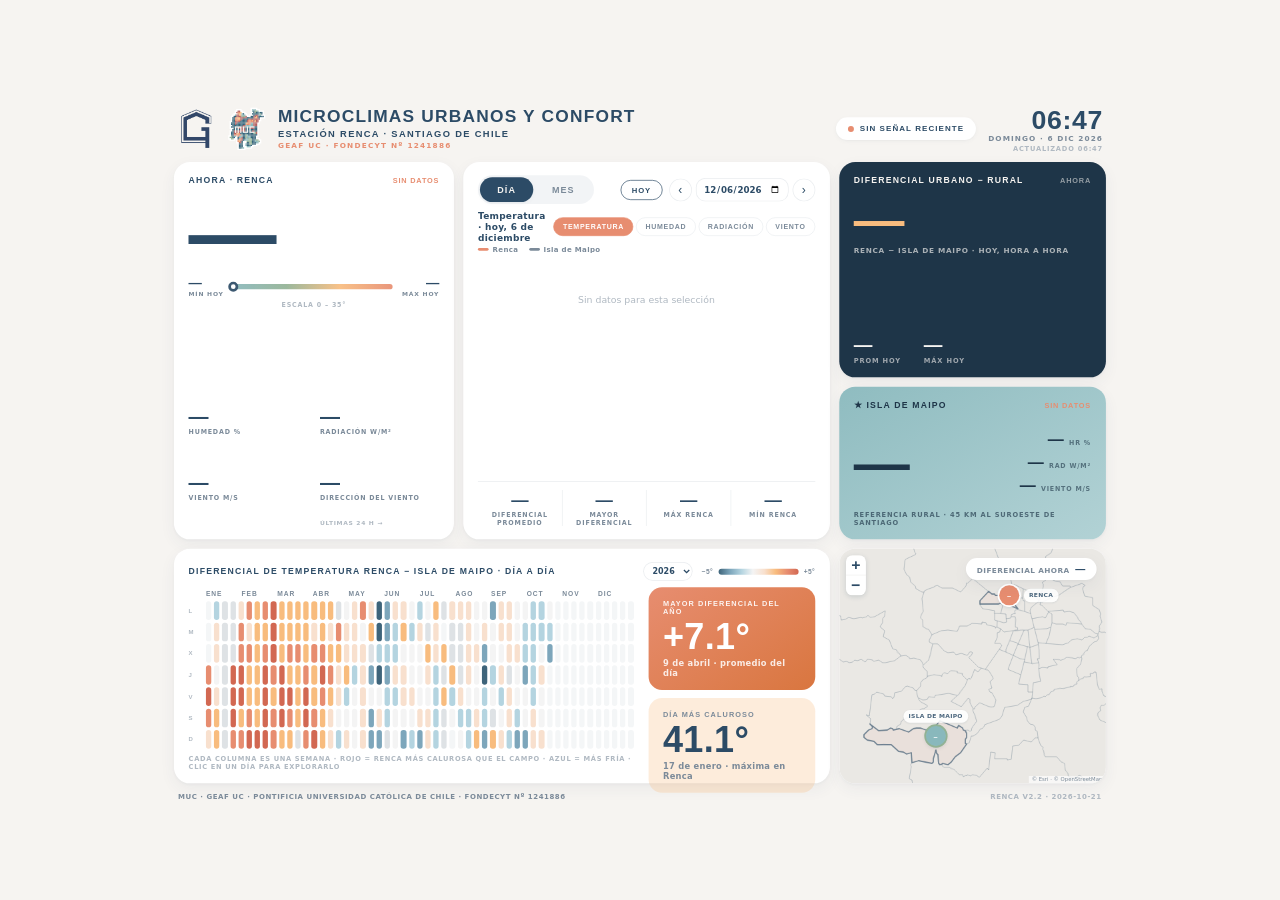
==== commit aa179941: "Add files via upload" ====
--- a/renca/index.html
+++ b/renca/index.html
@@ -22,8 +22,8 @@
         <div class="logo-geaf"></div>
         <div class="logo-muc"></div>
         <div class="brand-text">
-          <h1>Estación Renca</h1>
-          <p>Microclimas Urbanos y Confort · Santiago de Chile</p>
+          <h1>Microclimas Urbanos y Confort</h1>
+          <p>Estación Renca · Santiago de Chile</p>
           <div class="fondecyt">GEAF UC · FONDECYT Nº 1241886</div>
         </div>
       </div>
@@ -35,6 +35,7 @@
         <div class="clock">
           <div class="time" id="clockTime">--:--</div>
           <div class="date" id="clockDate">—</div>
+          <div class="updated" id="lastUpdate">·</div>
         </div>
       </div>
     </header>
@@ -45,18 +46,31 @@
       <!-- A1 · Ahora -->
       <section class="card now-card">
         <div class="card-kicker"><span>Ahora · Renca</span><span class="status" id="rncStatus">—</span></div>
-        <div class="now-temp"><span id="rncTemp">—</span><span class="trend" id="rncTrend"></span></div>
+        <div class="now-temp"><span id="rncTemp">—</span></div>
+        <div class="trend-chip" id="rncTrend" hidden></div>
         <div class="now-range">
-          <span class="nr-num" id="rncMin">—</span>
+          <div class="nr-end"><span class="nr-num" id="rncMin">—</span><span class="nr-lbl">Mín hoy</span></div>
           <div class="nr-bar"><div class="nr-fill" id="rncRangeFill"></div><div class="nr-pin" id="rncRangePin"></div></div>
-          <span class="nr-num" id="rncMax">—</span>
+          <div class="nr-end right"><span class="nr-num" id="rncMax">—</span><span class="nr-lbl">Máx hoy</span></div>
         </div>
-        <div class="nr-caption">rango de hoy · escala 0–35°</div>
+        <div class="nr-caption">escala 0 – 35°</div>
         <div class="now-metrics">
-          <div class="nm"><span class="nm-v" id="rncHum">—</span><span class="nm-l">Humedad %</span></div>
-          <div class="nm"><span class="nm-v" id="rncRad">—</span><span class="nm-l">Radiación W/m²</span></div>
-          <div class="nm"><span class="nm-v" id="rncWind">—</span><span class="nm-l">Viento m/s</span></div>
-          <div class="nm"><span class="nm-v" id="rncDir">—</span><span class="nm-l">Dirección</span></div>
+          <div class="nm">
+            <span class="nm-v" id="rncHum">—</span><span class="nm-l">Humedad %</span>
+            <div class="nm-spark" id="sparkHum"></div>
+          </div>
+          <div class="nm">
+            <span class="nm-v" id="rncRad">—</span><span class="nm-l">Radiación W/m²</span>
+            <div class="nm-spark" id="sparkRad"></div>
+          </div>
+          <div class="nm">
+            <span class="nm-v" id="rncWind">—</span><span class="nm-l">Viento m/s</span>
+            <div class="nm-spark" id="sparkWind"></div>
+          </div>
+          <div class="nm">
+            <span class="nm-v" id="rncDir">—</span><span class="nm-l">Dirección del viento</span>
+            <div class="nm-spark nm-spark-empty">últimas 24 h →</div>
+          </div>
         </div>
       </section>
 
@@ -79,10 +93,16 @@
         </div>
         <div class="chart-title-row">
           <span class="ct-title" id="chartTitle">—</span>
-          <span class="ct-legend">
-            <span class="lg-item"><span class="lg-swatch renca"></span>Renca</span>
-            <span class="lg-item"><span class="lg-swatch isla"></span>Isla de Maipo</span>
-          </span>
+          <div class="var-chips" role="tablist">
+            <button class="vchip active" data-var="t">Temperatura</button>
+            <button class="vchip" data-var="h">Humedad</button>
+            <button class="vchip" data-var="r">Radiación</button>
+            <button class="vchip" data-var="w">Viento</button>
+          </div>
+        </div>
+        <div class="chart-legend">
+          <span class="lg-item"><span class="lg-swatch renca"></span>Renca</span>
+          <span class="lg-item"><span class="lg-swatch isla"></span>Isla de Maipo</span>
         </div>
         <div class="chart-host" id="mainChart"></div>
         <div class="chart-stats" id="chartStats"></div>
@@ -91,9 +111,10 @@
       <!-- A3 · Δ + referencia -->
       <div class="col-right">
         <section class="card delta-card">
-          <div class="card-kicker dark"><span>Δ Urbano − Rural</span><span class="sub">ahora</span></div>
+          <div class="card-kicker dark"><span>Diferencial urbano − rural</span><span class="sub">ahora</span></div>
           <div class="delta-big" id="deltaNow">—</div>
-          <p class="delta-sub">Renca comparada con la referencia rural de Isla de Maipo, en este momento.</p>
+          <p class="delta-sub">Renca − Isla de Maipo · hoy, hora a hora</p>
+          <div class="delta-chart" id="deltaChart"></div>
           <div class="delta-row">
             <div class="dr"><span class="dr-v" id="deltaAvgHoy">—</span><span class="dr-l">Prom hoy</span></div>
             <div class="dr"><span class="dr-v" id="deltaMaxHoy">—</span><span class="dr-l" id="deltaMaxHoyLbl">Máx hoy</span></div>
@@ -105,18 +126,18 @@
             <div class="isla-temp" id="islTemp">—</div>
             <div class="isla-metrics">
               <div class="nm"><span class="nm-v" id="islHum">—</span><span class="nm-l">HR %</span></div>
-              <div class="nm"><span class="nm-v" id="islRad">—</span><span class="nm-l">Rad</span></div>
-              <div class="nm"><span class="nm-v" id="islWind">—</span><span class="nm-l">Viento</span></div>
+              <div class="nm"><span class="nm-v" id="islRad">—</span><span class="nm-l">Rad W/m²</span></div>
+              <div class="nm"><span class="nm-v" id="islWind">—</span><span class="nm-l">Viento m/s</span></div>
             </div>
           </div>
-          <p class="isla-note">Referencia rural · 45 km al suroeste</p>
+          <p class="isla-note">Referencia rural · 45 km al suroeste de Santiago</p>
         </section>
       </div>
 
       <!-- B1 · Calendario anual + récords -->
       <section class="card cal-card">
         <div class="card-kicker">
-          <span>El año, día a día · Δ diario Renca − Isla</span>
+          <span>Diferencial de temperatura Renca − Isla de Maipo · día a día</span>
           <span class="cal-head-right">
             <select id="anioSelect" class="select slim"></select>
             <span class="cal-legend"><span>−5°</span><span class="cal-legend-bar"></span><span>+5°</span></span>
@@ -125,12 +146,15 @@
         <div class="cal-body">
           <div class="cal-main">
             <div class="cal-months" id="calMonths"></div>
-            <div class="cal-grid" id="calGrid"></div>
-            <div class="cal-caption">Cada celda es un día · rojo = Renca más calurosa que el campo · azul = más fría · clic en un día para explorarlo</div>
+            <div class="cal-rows">
+              <div class="cal-days" aria-hidden="true"><span>L</span><span>M</span><span>X</span><span>J</span><span>V</span><span>S</span><span>D</span></div>
+              <div class="cal-grid" id="calGrid"></div>
+            </div>
+            <div class="cal-caption">Cada columna es una semana · rojo = Renca más calurosa que el campo · azul = más fría · clic en un día para explorarlo</div>
           </div>
           <div class="cal-records">
             <div class="rec-card rec-delta">
-              <div class="rec-kicker">Mayor Δ del año</div>
+              <div class="rec-kicker">Mayor diferencial del año</div>
               <div class="rec-val" id="recDelta">—</div>
               <div class="rec-date" id="recDeltaDate">—</div>
             </div>
@@ -146,7 +170,7 @@
       <!-- B3 · Mapa -->
       <section class="card map-card">
         <div id="miniMap" aria-label="Mapa de Renca e Isla de Maipo"></div>
-        <div class="map-badge" id="mapBadge">Δ ahora <strong id="mapBadgeVal">—</strong></div>
+        <div class="map-badge" id="mapBadge">Diferencial ahora <strong id="mapBadgeVal">—</strong></div>
       </section>
 
     </main>
@@ -154,7 +178,7 @@
     <!-- ======= FOOTER ======= -->
     <footer class="rb-footer">
       <span>MUC · GEAF UC · Pontificia Universidad Católica de Chile · FONDECYT Nº 1241886</span>
-      <span class="version">Renca v2.1 · 2026-10-20</span>
+      <span class="version">Renca v2.2 · 2026-10-21</span>
     </footer>
 
   </div>
--- a/renca/renca.css
+++ b/renca/renca.css
@@ -1,5 +1,5 @@
 /* ============================================================
-   MUC — Estación Renca · dashboard de una pantalla (v2)
+   MUC — Estación Renca · dashboard de una pantalla (v2.2)
    Layout fijo 1920×1080 escalado (≥1200px); reflow con scroll
    solo bajo 1200px. Paleta y tipografías aprobadas del proyecto.
    ============================================================ */
@@ -73,8 +73,9 @@
   letter-spacing: 1.8px; text-transform: uppercase; line-height: 1.05;
 }
 .brand-text p {
-  font-size: 12px; color: var(--text-mute); letter-spacing: 1.4px;
-  text-transform: uppercase; margin-top: 4px; font-weight: 600;
+  font-family: var(--font-head);
+  font-size: 14px; color: var(--navy); letter-spacing: 2px;
+  text-transform: uppercase; margin-top: 5px; font-weight: 700;
 }
 .brand-text .fondecyt {
   font-size: 11px; color: var(--coral); letter-spacing: 1.8px;
@@ -111,6 +112,10 @@
   font-size: 11px; color: var(--text-mute); letter-spacing: 1.6px;
   text-transform: uppercase; font-weight: 700; margin-top: 3px;
 }
+.clock .updated {
+  font-size: 10px; color: var(--text-light); letter-spacing: 1.2px;
+  text-transform: uppercase; font-weight: 700; margin-top: 2px;
+}
 
 /* ---------- Grid ---------- */
 .rb-grid {
@@ -141,19 +146,33 @@
 .now-card { grid-column: 1; grid-row: 1; }
 .now-temp {
   font-family: var(--font-head);
-  font-size: 150px; font-weight: 700; line-height: 0.95;
+  font-size: 132px; font-weight: 700; line-height: 0.95;
   letter-spacing: 2px; font-variant-numeric: tabular-nums;
-  display: flex; align-items: baseline; gap: 14px;
-  margin: 6px 0 18px;
-}
-.now-temp .trend { font-size: 22px; font-weight: 700; color: var(--text-mute); letter-spacing: 0; }
-.now-temp .trend.up { color: var(--coral); }
-.now-temp .trend.down { color: var(--teal); }
+}
+.trend-chip {
+  align-self: flex-start;
+  display: inline-flex; align-items: center; gap: 6px;
+  font-family: var(--font-head);
+  font-size: 13px; font-weight: 700; letter-spacing: 0.6px;
+  background: rgba(44,75,102,0.06);
+  border-radius: var(--radius-pill);
+  padding: 6px 14px;
+  margin: 8px 0 16px;
+  color: var(--text-mute);
+}
+.trend-chip.up { color: var(--coral); background: rgba(231,141,112,0.14); }
+.trend-chip.down { color: #5E989E; background: rgba(137,184,188,0.2); }
 .now-range {
-  display: flex; align-items: center; gap: 12px;
+  display: flex; align-items: center; gap: 14px;
   font-variant-numeric: tabular-nums;
 }
-.nr-num { font-family: var(--font-head); font-size: 16px; font-weight: 700; color: var(--text-mute); }
+.nr-end { display: flex; flex-direction: column; align-items: flex-start; }
+.nr-end.right { align-items: flex-end; }
+.nr-num { font-family: var(--font-head); font-size: 20px; font-weight: 700; }
+.nr-lbl {
+  font-size: 9px; font-weight: 700; letter-spacing: 1.2px; text-transform: uppercase;
+  color: var(--text-mute);
+}
 .nr-bar {
   position: relative; flex: 1; height: 8px; border-radius: 4px;
   background: linear-gradient(90deg, #89B8BC, #92B294, #F8BC7E, #E78D70);
@@ -166,27 +185,34 @@
   transform: translate(-50%, -50%);
 }
 .nr-caption {
-  font-size: 10px; color: var(--text-light); letter-spacing: 1.2px; text-transform: uppercase;
-  font-weight: 700; margin-top: 8px;
+  font-size: 9.5px; color: var(--text-light); letter-spacing: 1.2px; text-transform: uppercase;
+  font-weight: 700; margin-top: 6px; text-align: center;
 }
 .now-metrics {
   margin-top: auto;
-  display: grid; grid-template-columns: 1fr 1fr; gap: 18px 14px;
-  padding-top: 18px;
-}
-.nm { display: flex; flex-direction: column; }
+  display: grid; grid-template-columns: 1fr 1fr; gap: 16px 18px;
+  padding-top: 16px;
+}
+.nm { display: flex; flex-direction: column; min-width: 0; }
 .nm-v {
   font-family: var(--font-head);
-  font-size: 34px; font-weight: 700; font-variant-numeric: tabular-nums; line-height: 1.1;
+  font-size: 30px; font-weight: 700; font-variant-numeric: tabular-nums; line-height: 1.1;
 }
 .nm-l {
-  font-size: 10px; font-weight: 700; letter-spacing: 1.4px; text-transform: uppercase;
+  font-size: 9.5px; font-weight: 700; letter-spacing: 1.2px; text-transform: uppercase;
   color: var(--text-mute); margin-top: 2px;
+}
+.nm-spark { height: 30px; margin-top: 7px; }
+.nm-spark svg { display: block; width: 100%; height: 100%; }
+.nm-spark-empty {
+  display: flex; align-items: flex-end;
+  font-size: 9px; color: var(--text-light); letter-spacing: 1px;
+  text-transform: uppercase; font-weight: 700;
 }
 
 /* ---------- A2 · Panel de curvas ---------- */
 .chart-card { grid-column: 2; grid-row: 1; }
-.chart-head { display: flex; align-items: center; justify-content: space-between; gap: 14px; margin-bottom: 8px; }
+.chart-head { display: flex; align-items: center; justify-content: space-between; gap: 14px; margin-bottom: 10px; }
 .tabs {
   display: flex; gap: 2px;
   background: rgba(44,75,102,0.06);
@@ -236,12 +262,32 @@
 .select { cursor: pointer; }
 .select.slim { padding: 5px 9px; font-size: 12px; }
 .select:focus, .date-input:focus { outline: 2px solid var(--teal); outline-offset: 1px; }
+
 .chart-title-row {
-  display: flex; align-items: baseline; justify-content: space-between; gap: 12px;
+  display: flex; align-items: center; justify-content: space-between; gap: 12px;
   margin-bottom: 4px;
 }
-.ct-title { font-size: 13px; font-weight: 700; color: var(--text-mute); letter-spacing: 0.4px; }
-.ct-legend { display: flex; gap: 16px; font-size: 11px; font-weight: 700; color: var(--text-mute); }
+.ct-title { font-size: 13.5px; font-weight: 700; color: var(--navy); letter-spacing: 0.4px; }
+.var-chips {
+  display: flex; gap: 4px;
+}
+.vchip {
+  font-family: var(--font-head);
+  font-size: 10.5px; font-weight: 700; letter-spacing: 1.1px; text-transform: uppercase;
+  color: var(--text-mute);
+  background: none;
+  border: 1.5px solid var(--line);
+  border-radius: var(--radius-pill);
+  padding: 7px 13px; cursor: pointer;
+  transition: all 0.15s ease;
+}
+.vchip:hover { border-color: var(--teal); color: var(--navy); }
+.vchip.active { background: var(--coral); border-color: var(--coral); color: #fff; }
+.chart-legend {
+  display: flex; gap: 16px; margin-bottom: 2px;
+  font-size: 10.5px; font-weight: 700; color: var(--text-mute);
+  letter-spacing: 0.5px;
+}
 .lg-item { display: inline-flex; align-items: center; gap: 6px; }
 .lg-swatch { width: 16px; height: 3.5px; border-radius: 2px; display: inline-block; }
 .lg-swatch.renca { background: var(--coral); }
@@ -256,7 +302,7 @@
 .cs + .cs { border-left: 1px solid var(--line); }
 .cs-v { font-family: var(--font-head); font-size: 26px; font-weight: 700; font-variant-numeric: tabular-nums; }
 .cs-v.pos { color: var(--coral); }
-.cs-v.neg { color: var(--teal); }
+.cs-v.neg { color: #5E989E; }
 .cs-l { font-size: 9.5px; font-weight: 700; letter-spacing: 1.3px; text-transform: uppercase; color: var(--text-mute); margin-top: 1px; }
 
 .chart-tip {
@@ -276,7 +322,7 @@
 /* ---------- A3 · Δ + Isla ---------- */
 .col-right { grid-column: 3; grid-row: 1; display: flex; flex-direction: column; gap: 14px; min-height: 0; }
 .delta-card {
-  flex: 1.35;
+  flex: 1.5;
   background: var(--navy-deep);
   color: var(--offwhite);
 }
@@ -284,30 +330,40 @@
 .card-kicker.dark .sub { font-size: 11px; color: rgba(246,244,241,0.55); letter-spacing: 1.2px; }
 .delta-big {
   font-family: var(--font-head);
-  font-size: 96px; font-weight: 700; line-height: 1; letter-spacing: 1px;
+  font-size: 76px; font-weight: 700; line-height: 1; letter-spacing: 1px;
   font-variant-numeric: tabular-nums;
   color: var(--peach);
-  margin: 10px 0 12px;
+  margin: 4px 0 2px;
 }
 .delta-big.neg { color: var(--teal); }
-.delta-sub { font-size: 12.5px; color: rgba(246,244,241,0.75); max-width: 34ch; line-height: 1.5; }
-.delta-row { display: flex; gap: 34px; margin-top: auto; padding-top: 16px; }
+.delta-sub { font-size: 11px; color: rgba(246,244,241,0.65); letter-spacing: 1px; text-transform: uppercase; font-weight: 700; margin-bottom: 6px; }
+.delta-chart { flex: 1; min-height: 70px; }
+.delta-chart svg { display: block; width: 100%; height: 100%; }
+.delta-row { display: flex; gap: 34px; padding-top: 12px; }
 .dr { display: flex; flex-direction: column; }
-.dr-v { font-family: var(--font-head); font-size: 30px; font-weight: 700; font-variant-numeric: tabular-nums; }
+.dr-v { font-family: var(--font-head); font-size: 28px; font-weight: 700; font-variant-numeric: tabular-nums; }
 .dr-l { font-size: 10px; font-weight: 700; letter-spacing: 1.3px; text-transform: uppercase; color: rgba(246,244,241,0.6); margin-top: 2px; }
 
-.isla-card { flex: 1; background: rgba(137,184,188,0.16); }
-.isla-row { display: flex; align-items: center; gap: 26px; margin-top: 2px; }
+.isla-card {
+  flex: 1;
+  background: linear-gradient(150deg, #8FBCC0, #B2D2D5);
+  color: var(--navy-deep);
+}
+.isla-card .card-kicker .status { color: rgba(30,53,72,0.65); }
+.isla-card .card-kicker .status.stale { color: var(--coral); }
+.isla-row { display: flex; align-items: center; justify-content: space-between; gap: 18px; margin-top: 4px; flex: 1; }
 .isla-temp {
   font-family: var(--font-head);
-  font-size: 68px; font-weight: 700; line-height: 1;
+  font-size: 84px; font-weight: 700; line-height: 1;
   font-variant-numeric: tabular-nums;
 }
-.isla-metrics { display: flex; gap: 20px; }
+.isla-metrics { display: flex; flex-direction: column; gap: 8px; align-items: flex-end; }
+.isla-metrics .nm { flex-direction: row; align-items: baseline; gap: 8px; }
 .isla-metrics .nm-v { font-size: 24px; }
+.isla-metrics .nm-l { color: rgba(30,53,72,0.6); }
 .isla-note {
-  margin-top: auto; padding-top: 10px;
-  font-size: 10.5px; color: var(--text-mute); letter-spacing: 1.2px;
+  padding-top: 8px;
+  font-size: 10px; color: rgba(30,53,72,0.65); letter-spacing: 1.2px;
   text-transform: uppercase; font-weight: 700;
 }
 
@@ -327,11 +383,20 @@
 }
 .cal-months {
   display: grid; grid-template-columns: repeat(12, 1fr);
-  margin: 4px 0 6px;
+  margin: 4px 0 6px 26px;
   font-family: var(--font-head);
   font-size: 10px; font-weight: 700; letter-spacing: 1.4px;
   color: var(--text-mute); text-transform: uppercase;
 }
+.cal-rows { display: flex; gap: 8px; flex: 1; min-height: 0; }
+.cal-days {
+  display: grid; grid-template-rows: repeat(7, 1fr); gap: 4px;
+  width: 18px; flex-shrink: 0;
+  font-family: var(--font-head);
+  font-size: 9px; font-weight: 700; color: var(--text-light);
+  text-transform: uppercase;
+}
+.cal-days span { display: flex; align-items: center; }
 .cal-grid {
   flex: 1;
   display: grid;
@@ -364,27 +429,27 @@
 }
 .cal-tip strong { font-family: var(--font-head); letter-spacing: 0.5px; }
 
-/* ---------- Récords (rail dentro del calendario, estilo editorial) ---------- */
+/* ---------- Récords (rail del calendario) ---------- */
 .rec-card {
   flex: 1;
-  display: flex; flex-direction: column; justify-content: center; gap: 4px;
+  display: flex; flex-direction: column; justify-content: center; gap: 5px;
   border-radius: var(--radius-md);
-  padding: 16px 20px;
+  padding: 18px 22px;
 }
 .rec-card.rec-delta { background: linear-gradient(145deg, #E78D70, #D9763F); color: #fff; }
 .rec-card.rec-hot { background: rgba(248,188,126,0.28); }
 .rec-kicker {
   font-family: var(--font-head);
-  font-size: 12px; font-weight: 700; letter-spacing: 1.8px; text-transform: uppercase;
+  font-size: 11px; font-weight: 700; letter-spacing: 1.6px; text-transform: uppercase;
 }
 .rec-delta .rec-kicker { color: rgba(255,255,255,0.9); }
 .rec-hot .rec-kicker { color: var(--text-mute); }
 .rec-val {
   font-family: var(--font-head);
-  font-size: 58px; font-weight: 700; line-height: 1; letter-spacing: 0.5px;
+  font-size: 54px; font-weight: 700; line-height: 1; letter-spacing: 0.5px;
   font-variant-numeric: tabular-nums;
 }
-.rec-date { font-size: 13px; font-weight: 700; letter-spacing: 0.4px; }
+.rec-date { font-size: 12.5px; font-weight: 700; letter-spacing: 0.4px; }
 .rec-delta .rec-date { color: rgba(255,255,255,0.85); }
 .rec-hot .rec-date { color: var(--text-mute); }
 
@@ -392,15 +457,15 @@
 .map-card { grid-column: 3; grid-row: 2; position: relative; padding: 0; overflow: hidden; }
 #miniMap { position: absolute; inset: 0; background: #EAE8E4; font-family: var(--font-body); }
 .map-badge {
-  position: absolute; top: 14px; left: 14px; z-index: 500;
+  position: absolute; top: 14px; right: 14px; z-index: 500;
   background: var(--card);
   border-radius: var(--radius-pill);
   padding: 8px 16px;
   box-shadow: var(--shadow-md);
-  font-size: 12px; font-weight: 700; letter-spacing: 0.6px;
-  color: var(--text-mute);
-}
-.map-badge strong { font-family: var(--font-head); color: var(--navy); font-size: 15px; }
+  font-size: 11px; font-weight: 700; letter-spacing: 0.6px;
+  color: var(--text-mute); text-transform: uppercase;
+}
+.map-badge strong { font-family: var(--font-head); color: var(--navy); font-size: 15px; margin-left: 4px; }
 .lf-station { pointer-events: auto; }
 .lf-station .pin {
   width: 30px; height: 30px; border-radius: 50%;
@@ -444,15 +509,24 @@
   .clock .time { font-size: 28px; }
   .rb-grid { display: flex; flex-direction: column; gap: 12px; }
   .card { min-height: unset; }
-  .now-temp { font-size: 92px; }
-  .now-metrics { padding-top: 14px; }
-  .chart-host { min-height: 230px; }
-  .delta-big { font-size: 64px; }
-  .col-right, .col-records { display: flex; flex-direction: column; gap: 12px; }
-  .cal-grid { min-height: 90px; }
+  .now-temp { font-size: 88px; }
+  .chart-head { flex-wrap: wrap; }
+  .chart-title-row { flex-wrap: wrap; }
+  .chart-host { min-height: 240px; }
+  .chart-stats { flex-wrap: wrap; }
+  .cs { min-width: 45%; padding: 6px 0; }
+  .delta-big { font-size: 56px; }
+  .delta-chart { min-height: 90px; }
+  .isla-temp { font-size: 60px; }
+  .col-right { display: flex; flex-direction: column; gap: 12px; }
+  .cal-body { flex-direction: column; }
+  .cal-records { width: 100%; flex-direction: row; }
+  .rec-card { padding: 14px 16px; }
+  .rec-val { font-size: 36px; }
+  .cal-main { overflow-x: auto; }
   .cal-months { min-width: 640px; }
-  .cal-grid { min-width: 640px; }
-  .cal-card { overflow-x: auto; }
+  .cal-rows { min-width: 640px; }
+  .cal-grid { min-height: 110px; }
   .map-card { height: 320px; }
   .rb-footer { flex-wrap: wrap; margin-top: 14px; }
 }
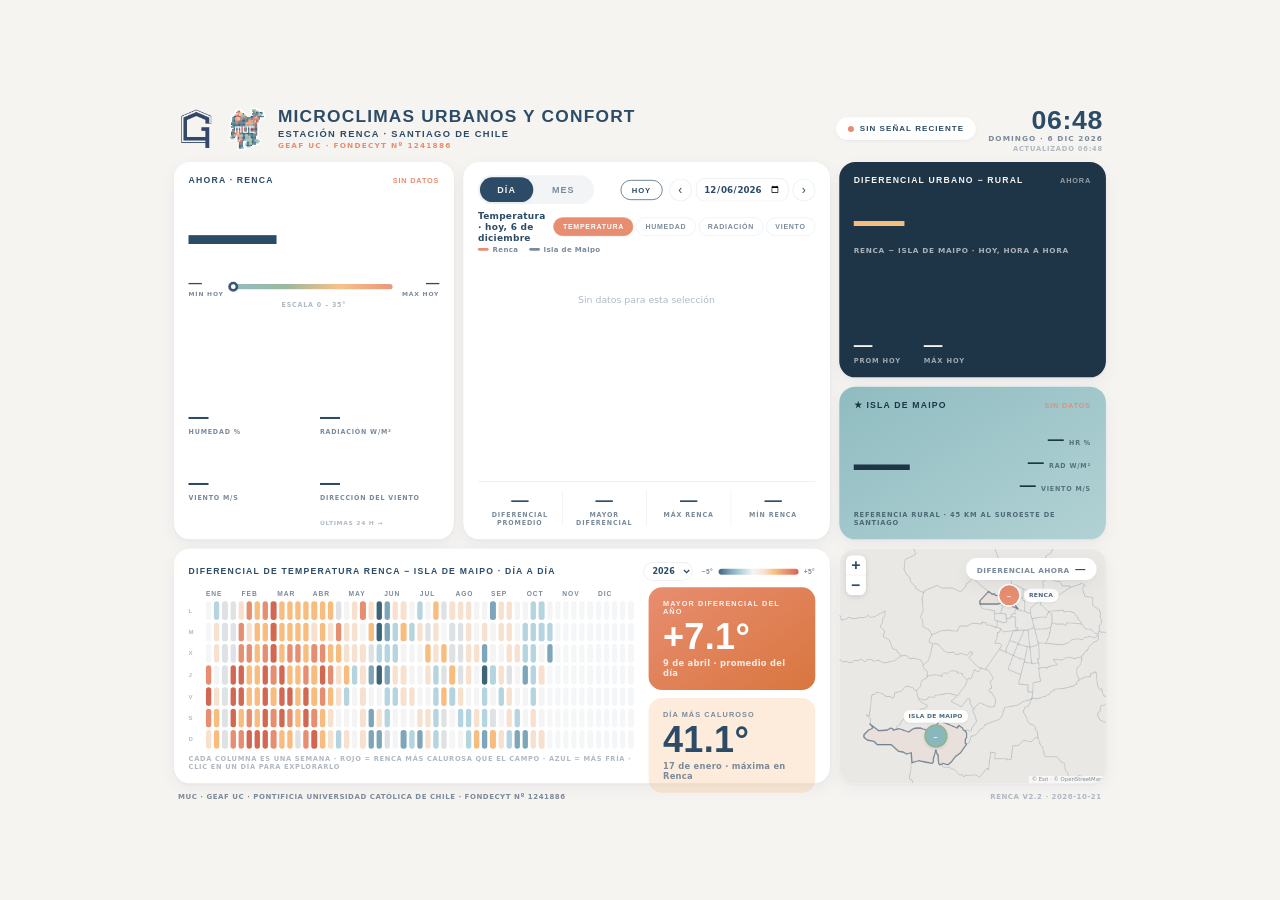
==== commit 2e0244ce: "Add files via upload" ====
--- a/renca/index.html
+++ b/renca/index.html
@@ -9,7 +9,7 @@
 <meta property="og:description" content="Isla de calor urbana en Renca, en vivo y día a día: temperatura, humedad, radiación y viento comparados con la referencia rural de Isla de Maipo.">
 <meta property="og:type" content="website">
 <link rel="stylesheet" href="../libs/leaflet/leaflet.css">
-<link rel="stylesheet" href="renca.css">
+<link rel="stylesheet" href="renca.css?v=2.2">
 </head>
 <body>
 
@@ -185,6 +185,6 @@
 </div>
 
 <script src="../libs/leaflet/leaflet.js"></script>
-<script src="renca.js"></script>
+<script src="renca.js?v=2.2"></script>
 </body>
 </html>
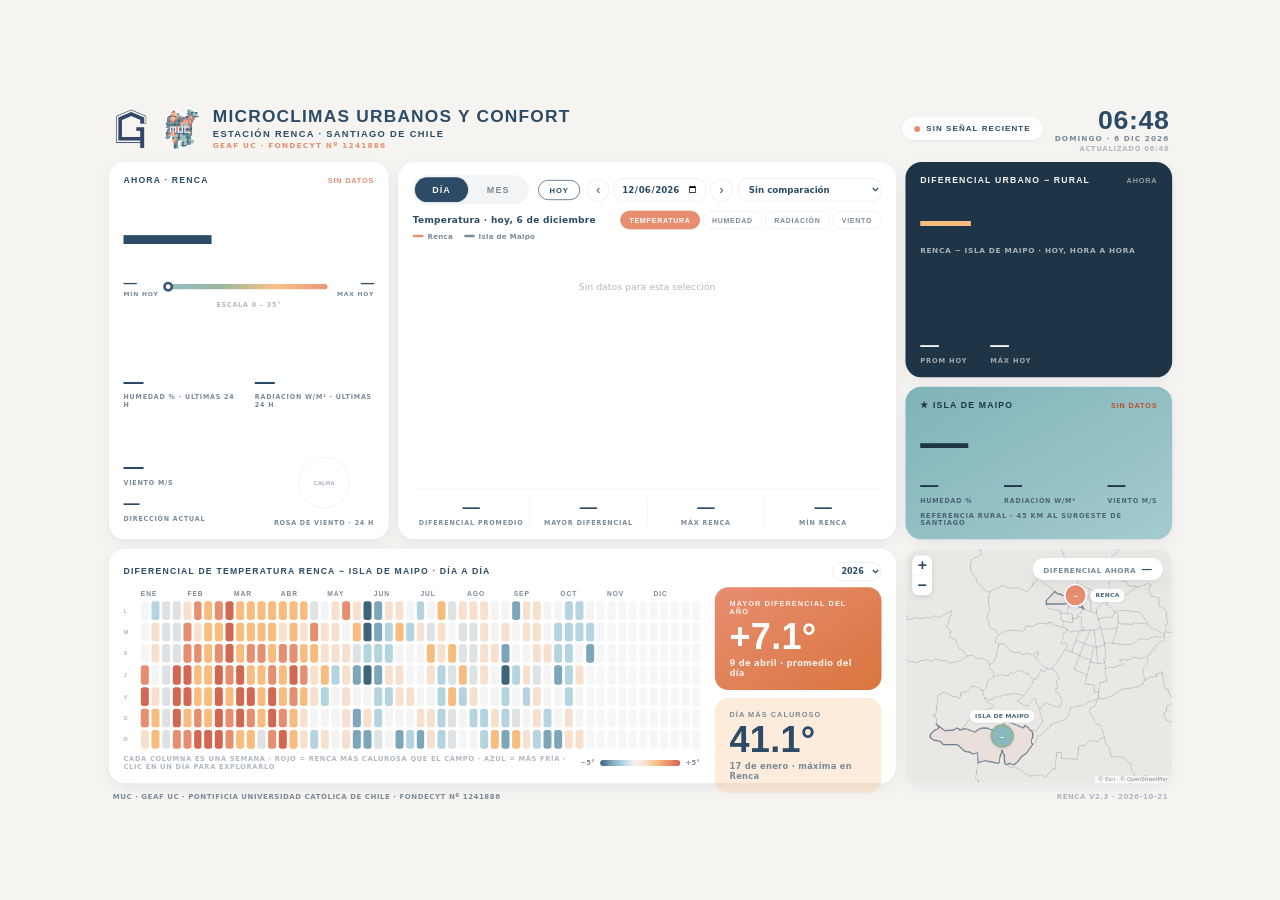
==== commit c692e821: "Add files via upload" ====
--- a/renca/index.html
+++ b/renca/index.html
@@ -9,7 +9,7 @@
 <meta property="og:description" content="Isla de calor urbana en Renca, en vivo y día a día: temperatura, humedad, radiación y viento comparados con la referencia rural de Isla de Maipo.">
 <meta property="og:type" content="website">
 <link rel="stylesheet" href="../libs/leaflet/leaflet.css">
-<link rel="stylesheet" href="renca.css?v=2.2">
+<link rel="stylesheet" href="renca.css?v=2.3">
 </head>
 <body>
 
@@ -56,20 +56,22 @@
         <div class="nr-caption">escala 0 – 35°</div>
         <div class="now-metrics">
           <div class="nm">
-            <span class="nm-v" id="rncHum">—</span><span class="nm-l">Humedad %</span>
+            <span class="nm-v" id="rncHum">—</span><span class="nm-l">Humedad % · últimas 24 h</span>
             <div class="nm-spark" id="sparkHum"></div>
           </div>
           <div class="nm">
-            <span class="nm-v" id="rncRad">—</span><span class="nm-l">Radiación W/m²</span>
+            <span class="nm-v" id="rncRad">—</span><span class="nm-l">Radiación W/m² · últimas 24 h</span>
             <div class="nm-spark" id="sparkRad"></div>
           </div>
-          <div class="nm">
-            <span class="nm-v" id="rncWind">—</span><span class="nm-l">Viento m/s</span>
-            <div class="nm-spark" id="sparkWind"></div>
-          </div>
-          <div class="nm">
-            <span class="nm-v" id="rncDir">—</span><span class="nm-l">Dirección del viento</span>
-            <div class="nm-spark nm-spark-empty">últimas 24 h →</div>
+          <div class="nm nm-wind">
+            <div class="nm-wind-left">
+              <span class="nm-v" id="rncWind">—</span><span class="nm-l">Viento m/s</span>
+              <span class="nm-v nm-dir" id="rncDir">—</span><span class="nm-l">Dirección actual</span>
+            </div>
+            <div class="wind-rose-wrap">
+              <div class="wind-rose" id="windRose"></div>
+              <span class="nm-l">Rosa de viento · 24 h</span>
+            </div>
           </div>
         </div>
       </section>
@@ -89,6 +91,12 @@
               <button class="date-arrow" id="diaNext" aria-label="Día siguiente">›</button>
             </div>
             <select id="ctlMes" class="select" hidden></select>
+            <select id="cmpSel" class="select" title="Comparar con un período">
+              <option value="">Sin comparación</option>
+              <option value="mes">vs promedio mensual</option>
+              <option value="est">vs promedio estacional</option>
+              <option value="anio">vs promedio anual</option>
+            </select>
           </div>
         </div>
         <div class="chart-title-row">
@@ -122,13 +130,11 @@
         </section>
         <section class="card isla-card">
           <div class="card-kicker"><span>★ Isla de Maipo</span><span class="status" id="islStatus">—</span></div>
-          <div class="isla-row">
-            <div class="isla-temp" id="islTemp">—</div>
-            <div class="isla-metrics">
-              <div class="nm"><span class="nm-v" id="islHum">—</span><span class="nm-l">HR %</span></div>
-              <div class="nm"><span class="nm-v" id="islRad">—</span><span class="nm-l">Rad W/m²</span></div>
-              <div class="nm"><span class="nm-v" id="islWind">—</span><span class="nm-l">Viento m/s</span></div>
-            </div>
+          <div class="isla-temp" id="islTemp">—</div>
+          <div class="isla-metrics">
+            <div class="nm"><span class="nm-v" id="islHum">—</span><span class="nm-l">Humedad %</span></div>
+            <div class="nm"><span class="nm-v" id="islRad">—</span><span class="nm-l">Radiación W/m²</span></div>
+            <div class="nm"><span class="nm-v" id="islWind">—</span><span class="nm-l">Viento m/s</span></div>
           </div>
           <p class="isla-note">Referencia rural · 45 km al suroeste de Santiago</p>
         </section>
@@ -140,7 +146,6 @@
           <span>Diferencial de temperatura Renca − Isla de Maipo · día a día</span>
           <span class="cal-head-right">
             <select id="anioSelect" class="select slim"></select>
-            <span class="cal-legend"><span>−5°</span><span class="cal-legend-bar"></span><span>+5°</span></span>
           </span>
         </div>
         <div class="cal-body">
@@ -150,7 +155,10 @@
               <div class="cal-days" aria-hidden="true"><span>L</span><span>M</span><span>X</span><span>J</span><span>V</span><span>S</span><span>D</span></div>
               <div class="cal-grid" id="calGrid"></div>
             </div>
-            <div class="cal-caption">Cada columna es una semana · rojo = Renca más calurosa que el campo · azul = más fría · clic en un día para explorarlo</div>
+            <div class="cal-caption">
+              <span>Cada columna es una semana · rojo = Renca más calurosa que el campo · azul = más fría · clic en un día para explorarlo</span>
+              <span class="cal-legend"><span>−5°</span><span class="cal-legend-bar"></span><span>+5°</span></span>
+            </div>
           </div>
           <div class="cal-records">
             <div class="rec-card rec-delta">
@@ -178,13 +186,13 @@
     <!-- ======= FOOTER ======= -->
     <footer class="rb-footer">
       <span>MUC · GEAF UC · Pontificia Universidad Católica de Chile · FONDECYT Nº 1241886</span>
-      <span class="version">Renca v2.2 · 2026-10-21</span>
+      <span class="version">Renca v2.3 · 2026-10-21</span>
     </footer>
 
   </div>
 </div>
 
 <script src="../libs/leaflet/leaflet.js"></script>
-<script src="renca.js?v=2.2"></script>
+<script src="renca.js?v=2.3"></script>
 </body>
 </html>
--- a/renca/renca.css
+++ b/renca/renca.css
@@ -202,13 +202,19 @@
   font-size: 9.5px; font-weight: 700; letter-spacing: 1.2px; text-transform: uppercase;
   color: var(--text-mute); margin-top: 2px;
 }
-.nm-spark { height: 30px; margin-top: 7px; }
+.nm-spark { height: 36px; margin-top: 8px; }
 .nm-spark svg { display: block; width: 100%; height: 100%; }
-.nm-spark-empty {
-  display: flex; align-items: flex-end;
-  font-size: 9px; color: var(--text-light); letter-spacing: 1px;
-  text-transform: uppercase; font-weight: 700;
-}
+.nm-wind {
+  grid-column: 1 / -1;
+  flex-direction: row; align-items: center; justify-content: space-between;
+  gap: 16px;
+  padding-top: 4px;
+}
+.nm-wind-left { display: flex; flex-direction: column; gap: 2px; }
+.nm-dir { font-size: 24px; margin-top: 10px; }
+.wind-rose-wrap { display: flex; flex-direction: column; align-items: center; gap: 4px; }
+.wind-rose { width: 96px; height: 96px; }
+.wind-rose svg { display: block; width: 100%; height: 100%; }
 
 /* ---------- A2 · Panel de curvas ---------- */
 .chart-card { grid-column: 2; grid-row: 1; }
@@ -346,23 +352,26 @@
 
 .isla-card {
   flex: 1;
-  background: linear-gradient(150deg, #8FBCC0, #B2D2D5);
+  background: linear-gradient(150deg, #7FB3B8, #A5CBCE);
   color: var(--navy-deep);
 }
 .isla-card .card-kicker .status { color: rgba(30,53,72,0.65); }
-.isla-card .card-kicker .status.stale { color: var(--coral); }
-.isla-row { display: flex; align-items: center; justify-content: space-between; gap: 18px; margin-top: 4px; flex: 1; }
+.isla-card .card-kicker .status.stale { color: #B8502F; }
 .isla-temp {
   font-family: var(--font-head);
-  font-size: 84px; font-weight: 700; line-height: 1;
+  font-size: 72px; font-weight: 700; line-height: 1;
   font-variant-numeric: tabular-nums;
-}
-.isla-metrics { display: flex; flex-direction: column; gap: 8px; align-items: flex-end; }
-.isla-metrics .nm { flex-direction: row; align-items: baseline; gap: 8px; }
-.isla-metrics .nm-v { font-size: 24px; }
-.isla-metrics .nm-l { color: rgba(30,53,72,0.6); }
+  margin-top: 2px;
+}
+.isla-metrics {
+  margin-top: auto;
+  display: flex; justify-content: space-between; gap: 14px;
+  padding-top: 14px;
+}
+.isla-metrics .nm-v { font-size: 27px; }
+.isla-metrics .nm-l { color: rgba(30,53,72,0.65); }
 .isla-note {
-  padding-top: 8px;
+  padding-top: 12px;
   font-size: 10px; color: rgba(30,53,72,0.65); letter-spacing: 1.2px;
   text-transform: uppercase; font-weight: 700;
 }
@@ -414,6 +423,7 @@
 .cal-cell.hasdata { cursor: pointer; transition: transform 0.1s ease; }
 .cal-cell.hasdata:hover { transform: scale(1.35); outline: 2px solid var(--navy); z-index: 2; }
 .cal-caption {
+  display: flex; align-items: center; justify-content: space-between; gap: 16px;
   padding-top: 10px;
   font-size: 10px; color: var(--text-light); letter-spacing: 1px;
   text-transform: uppercase; font-weight: 700;
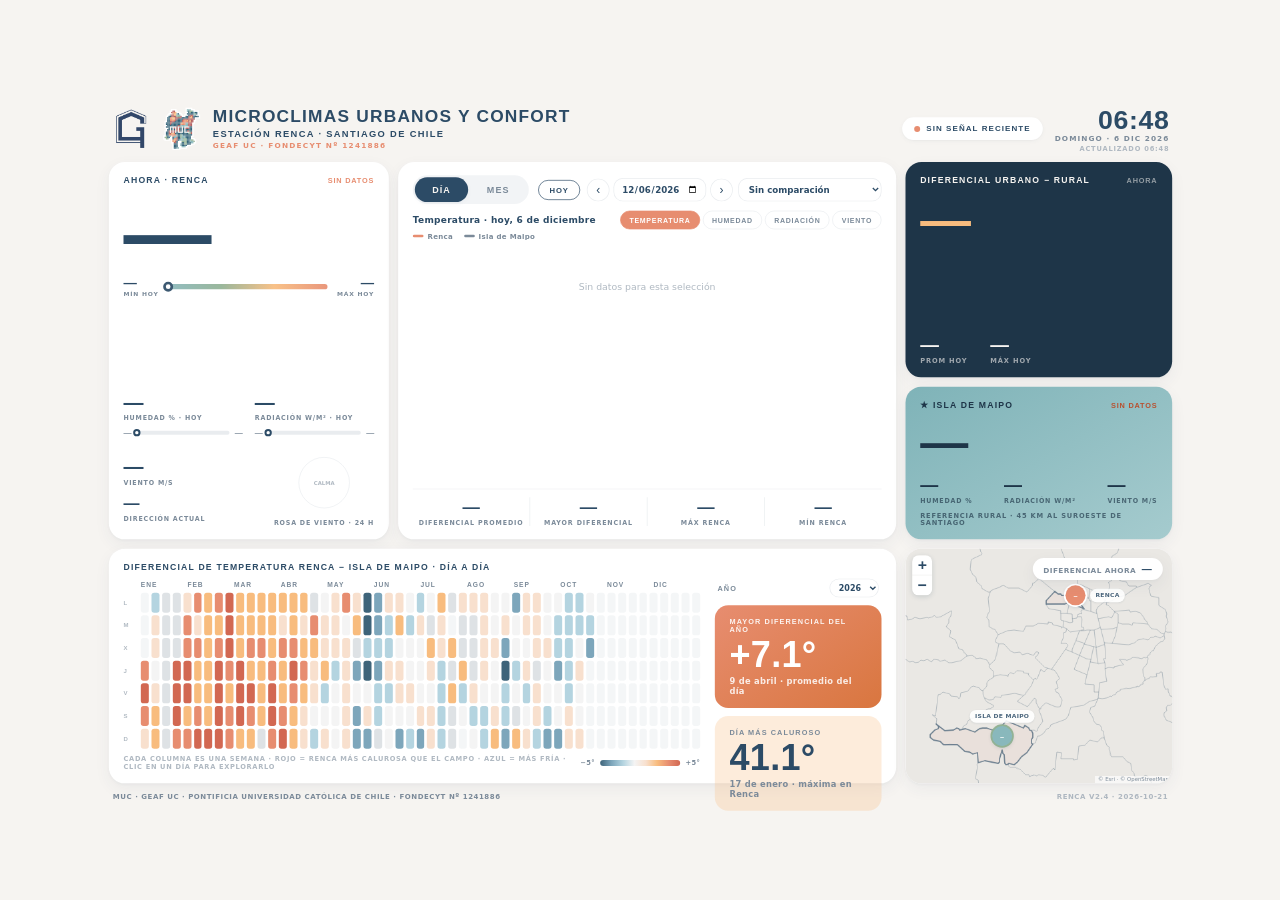
==== commit fa7f7b12: "Add files via upload" ====
--- a/renca/index.html
+++ b/renca/index.html
@@ -9,7 +9,7 @@
 <meta property="og:description" content="Isla de calor urbana en Renca, en vivo y día a día: temperatura, humedad, radiación y viento comparados con la referencia rural de Isla de Maipo.">
 <meta property="og:type" content="website">
 <link rel="stylesheet" href="../libs/leaflet/leaflet.css">
-<link rel="stylesheet" href="renca.css?v=2.3">
+<link rel="stylesheet" href="renca.css?v=2.4">
 </head>
 <body>
 
@@ -53,15 +53,22 @@
           <div class="nr-bar"><div class="nr-fill" id="rncRangeFill"></div><div class="nr-pin" id="rncRangePin"></div></div>
           <div class="nr-end right"><span class="nr-num" id="rncMax">—</span><span class="nr-lbl">Máx hoy</span></div>
         </div>
-        <div class="nr-caption">escala 0 – 35°</div>
         <div class="now-metrics">
-          <div class="nm">
-            <span class="nm-v" id="rncHum">—</span><span class="nm-l">Humedad % · últimas 24 h</span>
-            <div class="nm-spark" id="sparkHum"></div>
-          </div>
-          <div class="nm">
-            <span class="nm-v" id="rncRad">—</span><span class="nm-l">Radiación W/m² · últimas 24 h</span>
-            <div class="nm-spark" id="sparkRad"></div>
+          <div class="nm nm-hum">
+            <span class="nm-v" id="rncHum">—</span><span class="nm-l">Humedad % · hoy</span>
+            <div class="nm-range">
+              <span class="mr-num" id="humMin">—</span>
+              <div class="mr-bar"><div class="mr-fill" id="humFill"></div><div class="mr-pin" id="humPin"></div></div>
+              <span class="mr-num" id="humMax">—</span>
+            </div>
+          </div>
+          <div class="nm nm-rad">
+            <span class="nm-v" id="rncRad">—</span><span class="nm-l">Radiación W/m² · hoy</span>
+            <div class="nm-range">
+              <span class="mr-num" id="radMin">—</span>
+              <div class="mr-bar"><div class="mr-fill" id="radFill"></div><div class="mr-pin" id="radPin"></div></div>
+              <span class="mr-num" id="radMax">—</span>
+            </div>
           </div>
           <div class="nm nm-wind">
             <div class="nm-wind-left">
@@ -121,7 +128,6 @@
         <section class="card delta-card">
           <div class="card-kicker dark"><span>Diferencial urbano − rural</span><span class="sub">ahora</span></div>
           <div class="delta-big" id="deltaNow">—</div>
-          <p class="delta-sub">Renca − Isla de Maipo · hoy, hora a hora</p>
           <div class="delta-chart" id="deltaChart"></div>
           <div class="delta-row">
             <div class="dr"><span class="dr-v" id="deltaAvgHoy">—</span><span class="dr-l">Prom hoy</span></div>
@@ -144,9 +150,6 @@
       <section class="card cal-card">
         <div class="card-kicker">
           <span>Diferencial de temperatura Renca − Isla de Maipo · día a día</span>
-          <span class="cal-head-right">
-            <select id="anioSelect" class="select slim"></select>
-          </span>
         </div>
         <div class="cal-body">
           <div class="cal-main">
@@ -161,6 +164,7 @@
             </div>
           </div>
           <div class="cal-records">
+            <div class="rec-year"><span class="rec-year-lbl">Año</span><select id="anioSelect" class="select slim"></select></div>
             <div class="rec-card rec-delta">
               <div class="rec-kicker">Mayor diferencial del año</div>
               <div class="rec-val" id="recDelta">—</div>
@@ -186,13 +190,13 @@
     <!-- ======= FOOTER ======= -->
     <footer class="rb-footer">
       <span>MUC · GEAF UC · Pontificia Universidad Católica de Chile · FONDECYT Nº 1241886</span>
-      <span class="version">Renca v2.3 · 2026-10-21</span>
+      <span class="version">Renca v2.4 · 2026-10-21</span>
     </footer>
 
   </div>
 </div>
 
 <script src="../libs/leaflet/leaflet.js"></script>
-<script src="renca.js?v=2.3"></script>
+<script src="renca.js?v=2.4"></script>
 </body>
 </html>
--- a/renca/renca.css
+++ b/renca/renca.css
@@ -204,6 +204,25 @@
 }
 .nm-spark { height: 36px; margin-top: 8px; }
 .nm-spark svg { display: block; width: 100%; height: 100%; }
+/* Barras de rango de las métricas (como la de temperatura, en chico) */
+.nm-range {
+  display: flex; align-items: center; gap: 8px;
+  margin-top: 10px;
+  font-variant-numeric: tabular-nums;
+}
+.mr-num { font-family: var(--font-head); font-size: 12px; font-weight: 700; color: var(--text-mute); }
+.mr-bar {
+  position: relative; flex: 1; height: 6px; border-radius: 3px;
+  background: rgba(44,75,102,0.1);
+}
+.mr-fill { position: absolute; top: 0; bottom: 0; border-radius: 3px; }
+.nm-hum .mr-fill { background: rgba(94,152,158,0.55); }
+.nm-rad .mr-fill { background: rgba(220,164,94,0.55); }
+.mr-pin {
+  position: absolute; top: 50%; width: 11px; height: 11px; border-radius: 50%;
+  background: #fff; border: 3px solid var(--navy);
+  transform: translate(-50%, -50%);
+}
 .nm-wind {
   grid-column: 1 / -1;
   flex-direction: row; align-items: center; justify-content: space-between;
@@ -342,8 +361,7 @@
   margin: 4px 0 2px;
 }
 .delta-big.neg { color: var(--teal); }
-.delta-sub { font-size: 11px; color: rgba(246,244,241,0.65); letter-spacing: 1px; text-transform: uppercase; font-weight: 700; margin-bottom: 6px; }
-.delta-chart { flex: 1; min-height: 70px; }
+.delta-chart { flex: 1; min-height: 110px; margin-top: 6px; }
 .delta-chart svg { display: block; width: 100%; height: 100%; }
 .delta-row { display: flex; gap: 34px; padding-top: 12px; }
 .dr { display: flex; flex-direction: column; }
@@ -381,6 +399,15 @@
 .cal-body { display: flex; gap: 22px; flex: 1; min-height: 0; }
 .cal-main { flex: 1; display: flex; flex-direction: column; min-width: 0; min-height: 0; }
 .cal-records { width: 250px; display: flex; flex-direction: column; gap: 12px; flex-shrink: 0; }
+.rec-year {
+  display: flex; align-items: center; justify-content: space-between; gap: 10px;
+  padding: 0 4px;
+}
+.rec-year-lbl {
+  font-family: var(--font-head);
+  font-size: 11px; font-weight: 700; letter-spacing: 1.6px; text-transform: uppercase;
+  color: var(--text-mute);
+}
 .cal-head-right { display: flex; align-items: center; gap: 14px; }
 .cal-legend {
   display: flex; align-items: center; gap: 8px;
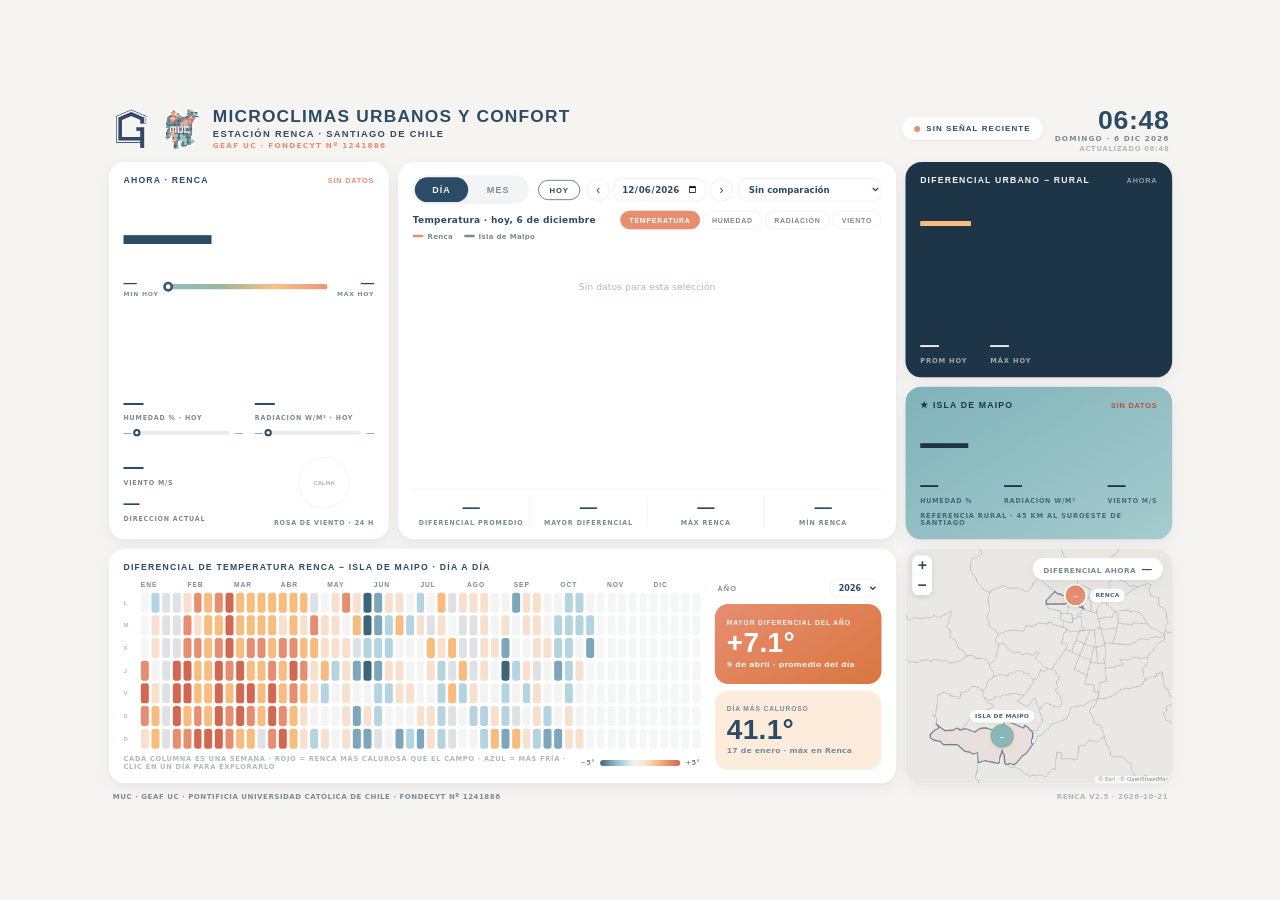
==== commit 68261b16: "Add files via upload" ====
--- a/renca/index.html
+++ b/renca/index.html
@@ -9,7 +9,7 @@
 <meta property="og:description" content="Isla de calor urbana en Renca, en vivo y día a día: temperatura, humedad, radiación y viento comparados con la referencia rural de Isla de Maipo.">
 <meta property="og:type" content="website">
 <link rel="stylesheet" href="../libs/leaflet/leaflet.css">
-<link rel="stylesheet" href="renca.css?v=2.4">
+<link rel="stylesheet" href="renca.css?v=2.5">
 </head>
 <body>
 
@@ -46,7 +46,13 @@
       <!-- A1 · Ahora -->
       <section class="card now-card">
         <div class="card-kicker"><span>Ahora · Renca</span><span class="status" id="rncStatus">—</span></div>
-        <div class="now-temp"><span id="rncTemp">—</span></div>
+        <div class="now-temp-row">
+          <div class="now-temp"><span id="rncTemp">—</span></div>
+          <div class="cond-chip" id="condChip" hidden>
+            <div class="cond-icon" id="condIcon"></div>
+            <span class="cond-lbl" id="condLbl">—</span>
+          </div>
+        </div>
         <div class="trend-chip" id="rncTrend" hidden></div>
         <div class="now-range">
           <div class="nr-end"><span class="nr-num" id="rncMin">—</span><span class="nr-lbl">Mín hoy</span></div>
@@ -190,13 +196,13 @@
     <!-- ======= FOOTER ======= -->
     <footer class="rb-footer">
       <span>MUC · GEAF UC · Pontificia Universidad Católica de Chile · FONDECYT Nº 1241886</span>
-      <span class="version">Renca v2.4 · 2026-10-21</span>
+      <span class="version">Renca v2.5 · 2026-10-21</span>
     </footer>
 
   </div>
 </div>
 
 <script src="../libs/leaflet/leaflet.js"></script>
-<script src="renca.js?v=2.4"></script>
+<script src="renca.js?v=2.5"></script>
 </body>
 </html>
--- a/renca/renca.css
+++ b/renca/renca.css
@@ -144,10 +144,25 @@
 
 /* ---------- A1 · Ahora ---------- */
 .now-card { grid-column: 1; grid-row: 1; }
+.now-temp-row { display: flex; align-items: center; justify-content: space-between; gap: 14px; }
 .now-temp {
   font-family: var(--font-head);
   font-size: 132px; font-weight: 700; line-height: 0.95;
   letter-spacing: 2px; font-variant-numeric: tabular-nums;
+}
+.cond-chip { display: flex; flex-direction: column; align-items: center; gap: 6px; padding-right: 6px; }
+.cond-icon {
+  width: 64px; height: 64px;
+  border-radius: 50%;
+  background: rgba(248,188,126,0.22);
+  display: grid; place-items: center;
+  color: var(--coral);
+}
+.cond-icon svg { width: 38px; height: 38px; }
+.cond-lbl {
+  font-family: var(--font-head);
+  font-size: 10px; font-weight: 700; letter-spacing: 1.3px; text-transform: uppercase;
+  color: var(--text-mute);
 }
 .trend-chip {
   align-self: flex-start;
@@ -398,10 +413,11 @@
 .cal-card { grid-column: 1 / 3; grid-row: 2; }
 .cal-body { display: flex; gap: 22px; flex: 1; min-height: 0; }
 .cal-main { flex: 1; display: flex; flex-direction: column; min-width: 0; min-height: 0; }
-.cal-records { width: 250px; display: flex; flex-direction: column; gap: 12px; flex-shrink: 0; }
+.cal-records { width: 250px; min-height: 0; display: flex; flex-direction: column; gap: 10px; flex-shrink: 0; }
 .rec-year {
   display: flex; align-items: center; justify-content: space-between; gap: 10px;
   padding: 0 4px;
+  flex-shrink: 0;
 }
 .rec-year-lbl {
   font-family: var(--font-head);
@@ -468,25 +484,27 @@
 
 /* ---------- Récords (rail del calendario) ---------- */
 .rec-card {
-  flex: 1;
-  display: flex; flex-direction: column; justify-content: center; gap: 5px;
+  flex: 1; min-height: 0;
+  display: flex; flex-direction: column; justify-content: center; gap: 4px;
   border-radius: var(--radius-md);
-  padding: 18px 22px;
+  padding: 12px 18px;
+  overflow: hidden;
 }
 .rec-card.rec-delta { background: linear-gradient(145deg, #E78D70, #D9763F); color: #fff; }
 .rec-card.rec-hot { background: rgba(248,188,126,0.28); }
 .rec-kicker {
   font-family: var(--font-head);
-  font-size: 11px; font-weight: 700; letter-spacing: 1.6px; text-transform: uppercase;
+  font-size: 10px; font-weight: 700; letter-spacing: 1.3px; text-transform: uppercase;
+  white-space: nowrap;
 }
 .rec-delta .rec-kicker { color: rgba(255,255,255,0.9); }
 .rec-hot .rec-kicker { color: var(--text-mute); }
 .rec-val {
   font-family: var(--font-head);
-  font-size: 54px; font-weight: 700; line-height: 1; letter-spacing: 0.5px;
+  font-size: 42px; font-weight: 700; line-height: 1; letter-spacing: 0.5px;
   font-variant-numeric: tabular-nums;
 }
-.rec-date { font-size: 12.5px; font-weight: 700; letter-spacing: 0.4px; }
+.rec-date { font-size: 11.5px; font-weight: 700; letter-spacing: 0.3px; white-space: nowrap; }
 .rec-delta .rec-date { color: rgba(255,255,255,0.85); }
 .rec-hot .rec-date { color: var(--text-mute); }
 
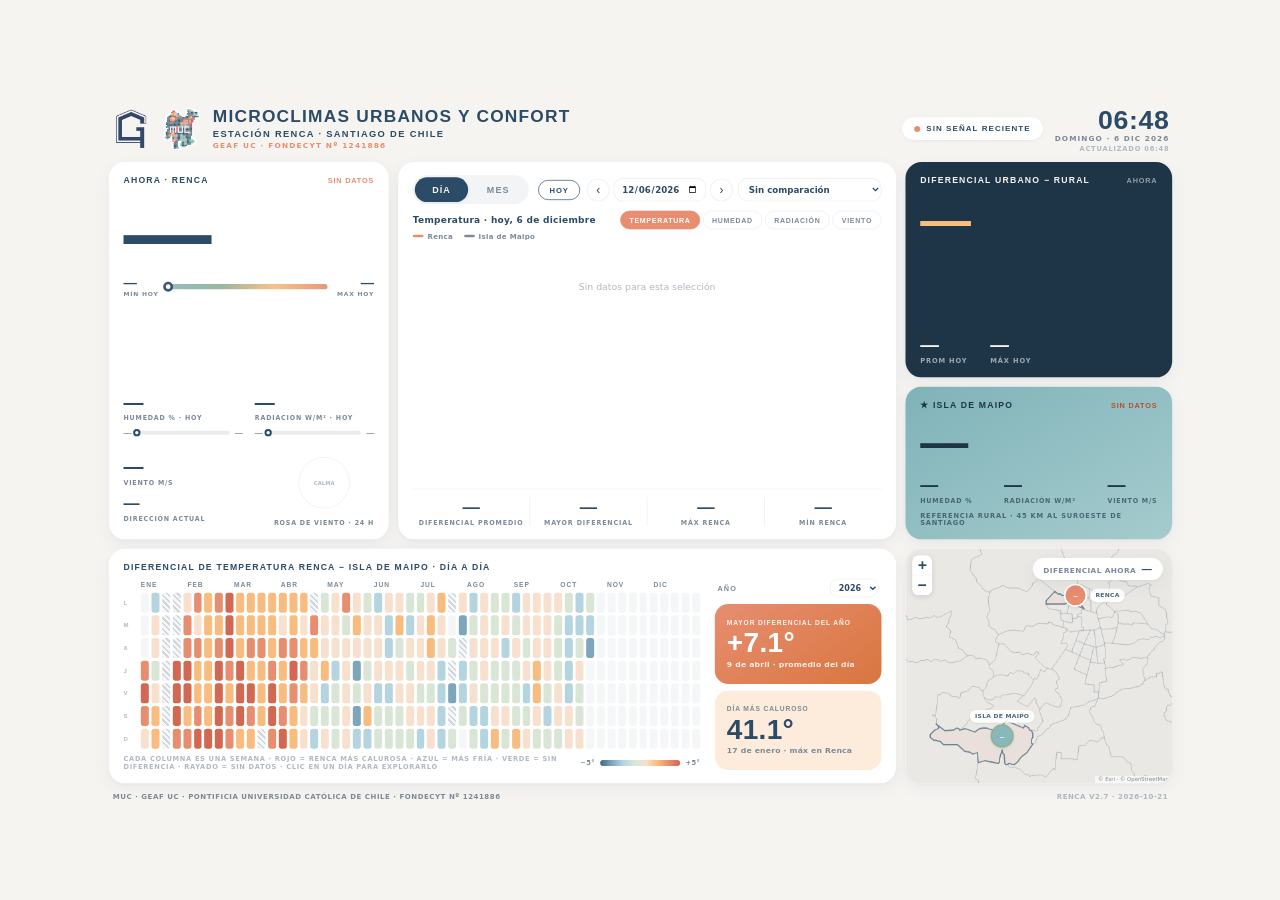
==== commit a5655fd8: "Add files via upload" ====
--- a/renca/index.html
+++ b/renca/index.html
@@ -9,7 +9,7 @@
 <meta property="og:description" content="Isla de calor urbana en Renca, en vivo y día a día: temperatura, humedad, radiación y viento comparados con la referencia rural de Isla de Maipo.">
 <meta property="og:type" content="website">
 <link rel="stylesheet" href="../libs/leaflet/leaflet.css">
-<link rel="stylesheet" href="renca.css?v=2.5">
+<link rel="stylesheet" href="renca.css?v=2.7">
 </head>
 <body>
 
@@ -165,7 +165,7 @@
               <div class="cal-grid" id="calGrid"></div>
             </div>
             <div class="cal-caption">
-              <span>Cada columna es una semana · rojo = Renca más calurosa que el campo · azul = más fría · clic en un día para explorarlo</span>
+              <span>Cada columna es una semana · rojo = Renca más calurosa · azul = más fría · verde = sin diferencia · rayado = sin datos · clic en un día para explorarlo</span>
               <span class="cal-legend"><span>−5°</span><span class="cal-legend-bar"></span><span>+5°</span></span>
             </div>
           </div>
@@ -196,13 +196,13 @@
     <!-- ======= FOOTER ======= -->
     <footer class="rb-footer">
       <span>MUC · GEAF UC · Pontificia Universidad Católica de Chile · FONDECYT Nº 1241886</span>
-      <span class="version">Renca v2.5 · 2026-10-21</span>
+      <span class="version">Renca v2.7 · 2026-10-21</span>
     </footer>
 
   </div>
 </div>
 
 <script src="../libs/leaflet/leaflet.js"></script>
-<script src="renca.js?v=2.5"></script>
+<script src="renca.js?v=2.7"></script>
 </body>
 </html>
--- a/renca/renca.css
+++ b/renca/renca.css
@@ -431,7 +431,7 @@
 }
 .cal-legend-bar {
   width: 120px; height: 9px; border-radius: 5px; display: inline-block;
-  background: linear-gradient(90deg, #3E647A, #7DA6BB, #B4D4E0, #F4F4F4, #F8E0CE, #F8BC7E, #E78D70, #D26852);
+  background: linear-gradient(90deg, #3E647A, #7DA6BB, #B4D4E0, #D9E6D5, #F8E0CE, #F8BC7E, #E78D70, #D26852);
 }
 .cal-months {
   display: grid; grid-template-columns: repeat(12, 1fr);
@@ -464,6 +464,9 @@
   min-width: 0; min-height: 0;
 }
 .cal-cell.hasdata { cursor: pointer; transition: transform 0.1s ease; }
+.cal-cell.nodata {
+  background: repeating-linear-gradient(45deg, rgba(123,138,153,0.35) 0 2.5px, rgba(123,138,153,0.08) 2.5px 6px);
+}
 .cal-cell.hasdata:hover { transform: scale(1.35); outline: 2px solid var(--navy); z-index: 2; }
 .cal-caption {
   display: flex; align-items: center; justify-content: space-between; gap: 16px;
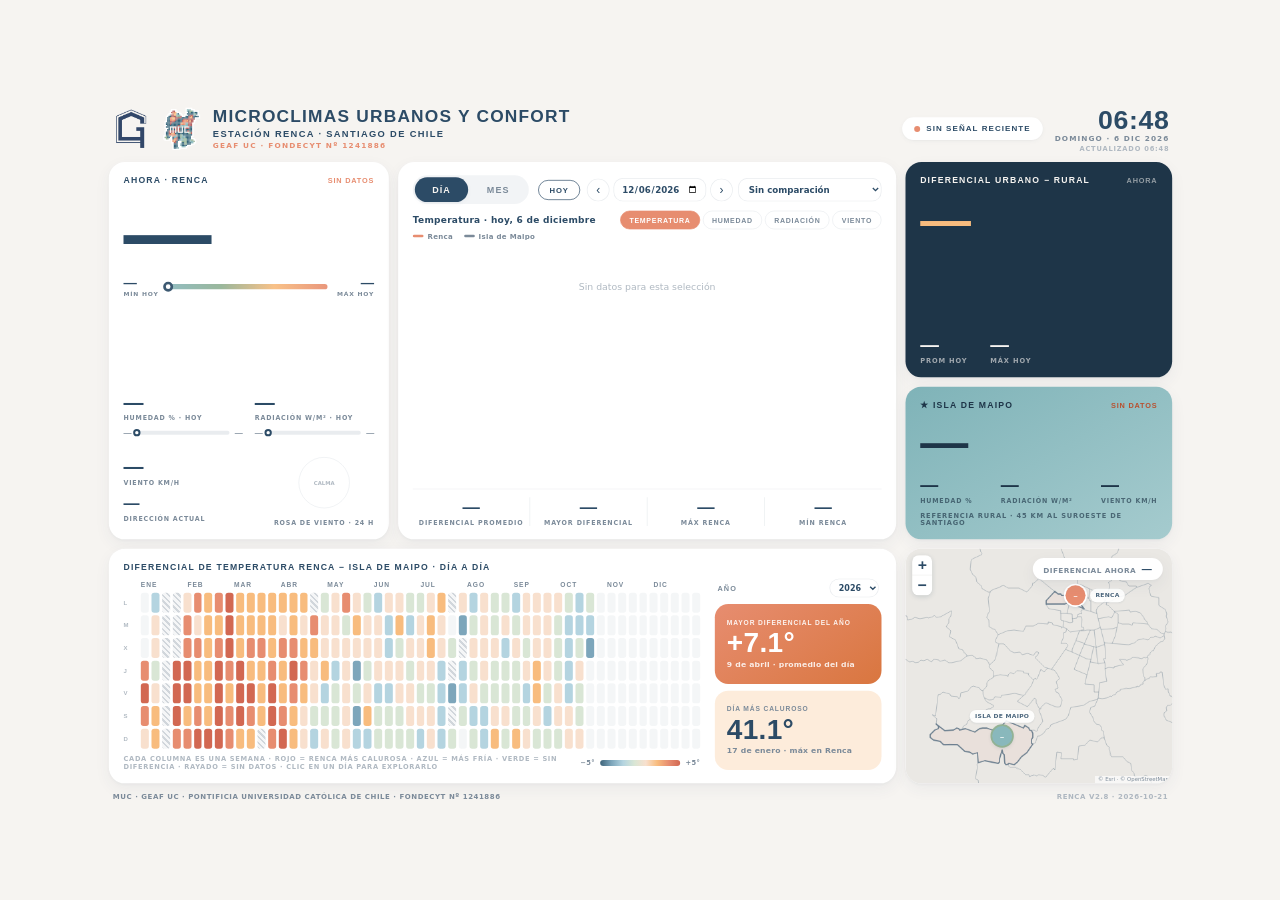
==== commit 468ef1b9: "Add files via upload" ====
--- a/renca/index.html
+++ b/renca/index.html
@@ -9,7 +9,7 @@
 <meta property="og:description" content="Isla de calor urbana en Renca, en vivo y día a día: temperatura, humedad, radiación y viento comparados con la referencia rural de Isla de Maipo.">
 <meta property="og:type" content="website">
 <link rel="stylesheet" href="../libs/leaflet/leaflet.css">
-<link rel="stylesheet" href="renca.css?v=2.7">
+<link rel="stylesheet" href="renca.css?v=2.8">
 </head>
 <body>
 
@@ -78,7 +78,7 @@
           </div>
           <div class="nm nm-wind">
             <div class="nm-wind-left">
-              <span class="nm-v" id="rncWind">—</span><span class="nm-l">Viento m/s</span>
+              <span class="nm-v" id="rncWind">—</span><span class="nm-l">Viento km/h</span>
               <span class="nm-v nm-dir" id="rncDir">—</span><span class="nm-l">Dirección actual</span>
             </div>
             <div class="wind-rose-wrap">
@@ -146,7 +146,7 @@
           <div class="isla-metrics">
             <div class="nm"><span class="nm-v" id="islHum">—</span><span class="nm-l">Humedad %</span></div>
             <div class="nm"><span class="nm-v" id="islRad">—</span><span class="nm-l">Radiación W/m²</span></div>
-            <div class="nm"><span class="nm-v" id="islWind">—</span><span class="nm-l">Viento m/s</span></div>
+            <div class="nm"><span class="nm-v" id="islWind">—</span><span class="nm-l">Viento km/h</span></div>
           </div>
           <p class="isla-note">Referencia rural · 45 km al suroeste de Santiago</p>
         </section>
@@ -196,13 +196,13 @@
     <!-- ======= FOOTER ======= -->
     <footer class="rb-footer">
       <span>MUC · GEAF UC · Pontificia Universidad Católica de Chile · FONDECYT Nº 1241886</span>
-      <span class="version">Renca v2.7 · 2026-10-21</span>
+      <span class="version">Renca v2.8 · 2026-10-21</span>
     </footer>
 
   </div>
 </div>
 
 <script src="../libs/leaflet/leaflet.js"></script>
-<script src="renca.js?v=2.7"></script>
+<script src="renca.js?v=2.8"></script>
 </body>
 </html>
